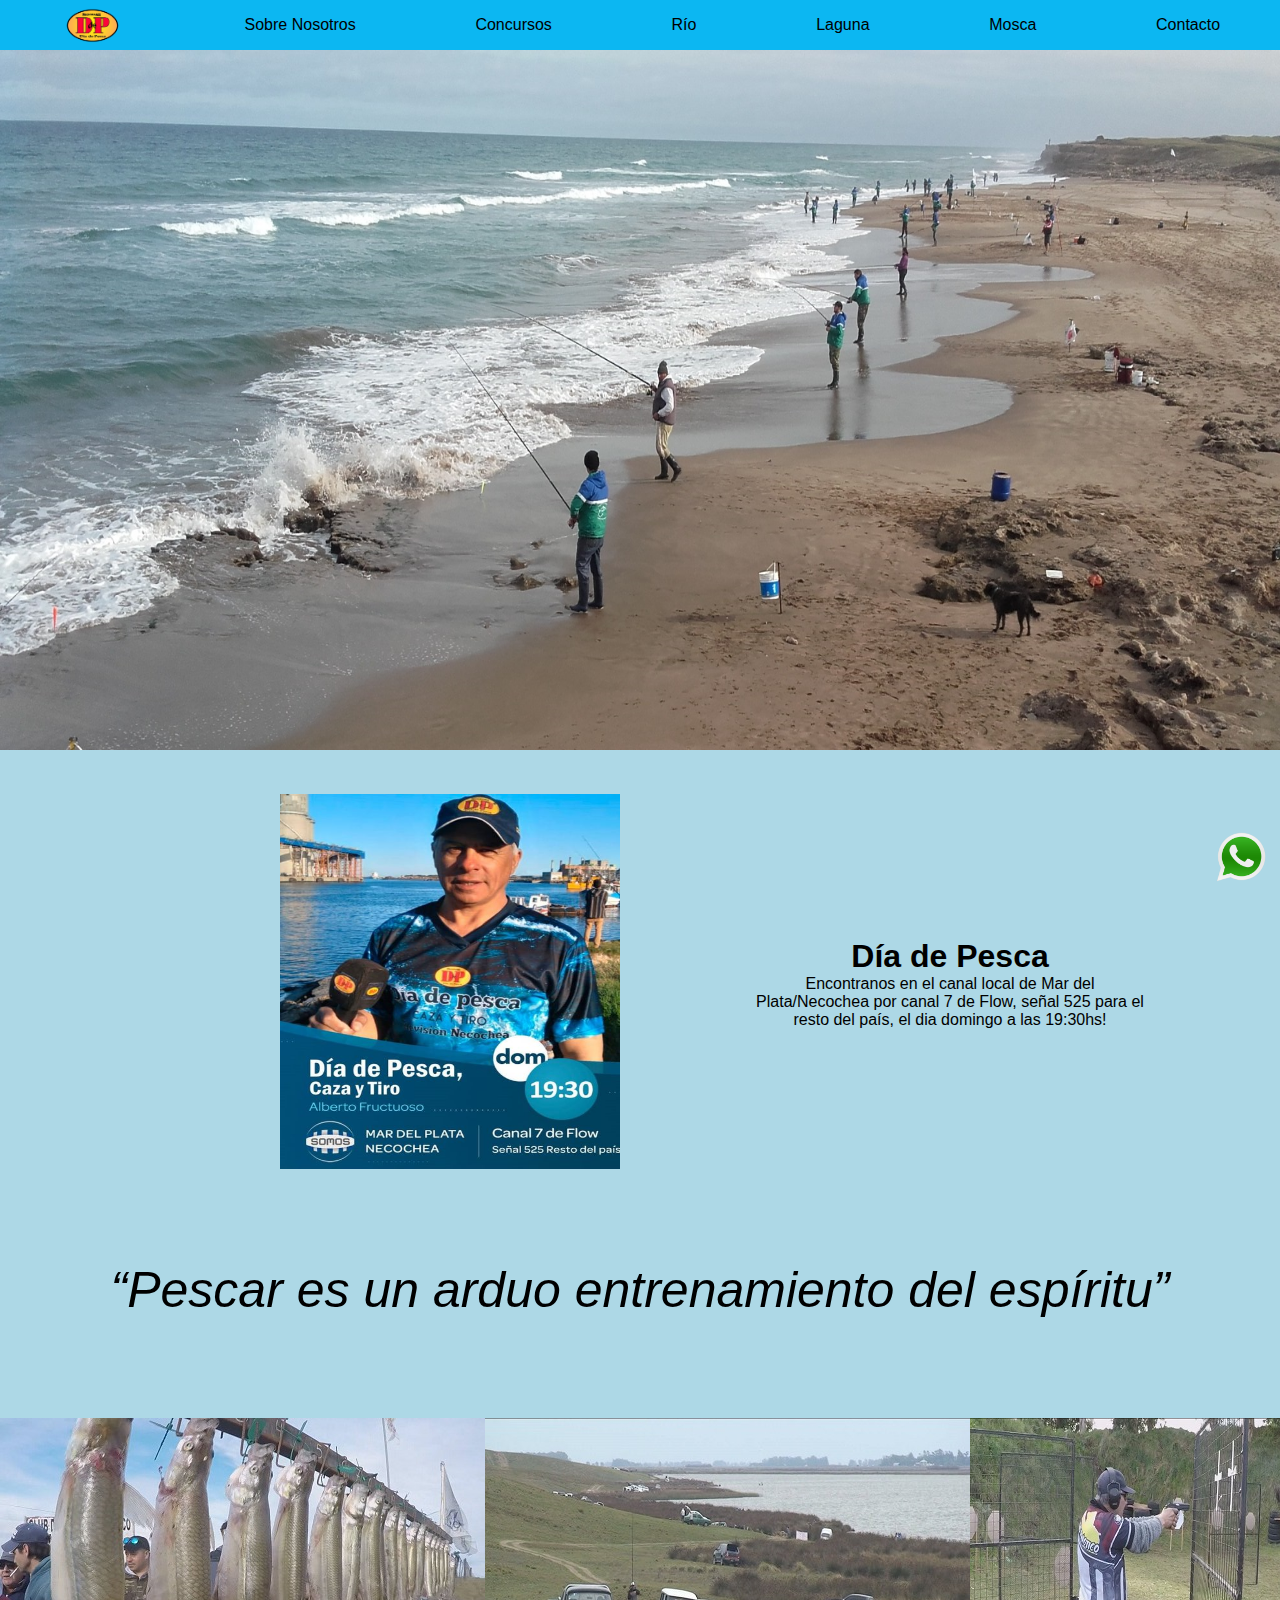
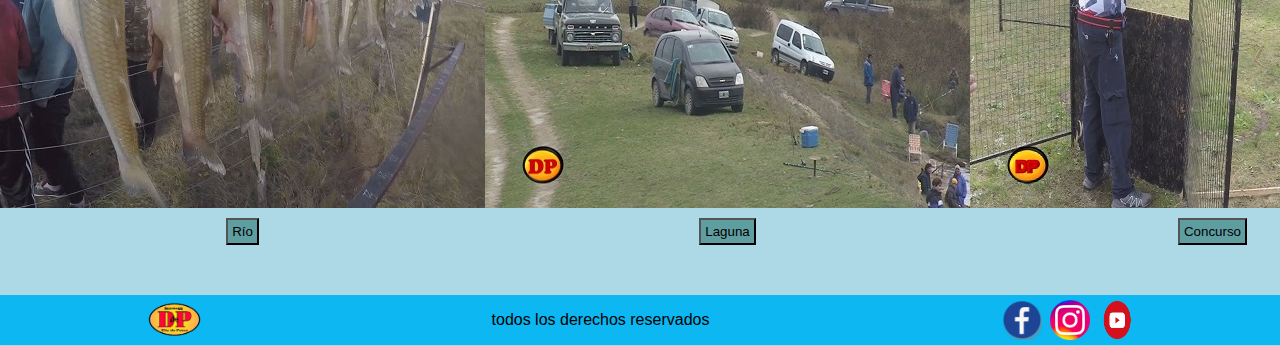
==== index.html @ 214e4050 "actual" ====
<!DOCTYPE html>
<html lang="en">
<head>
  <meta charset="UTF-8">
  <meta http-equiv="X-UA-Compatible" content="IE=edge">
  <meta name="viewport" content="width=device-width, initial-scale=1.0">
  <title>DIA DE PESCA</title>

  <!-- google fonts-->
  <link rel="preconnect" href="https://fonts.googleapis.com">
  <link rel="preconnect" href="https://fonts.gstatic.com" crossorigin>
  <link href="https://fonts.googleapis.com/css2?family=Roboto+Mono&display=swap" rel="stylesheet">

  <!--boostrap--> 
  <link href="https://cdn.jsdelivr.net/npm/bootstrap@5.3.0-alpha3/dist/css/bootstrap.min.css" rel="stylesheet" integrity="sha384-KK94CHFLLe+nY2dmCWGMq91rCGa5gtU4mk92HdvYe+M/SXH301p5ILy+dN9+nJOZ" crossorigin="anonymous">

  <!-- css main-->
  <link rel="stylesheet" href="../css/estilos.css">

</head>

<body>
  <header class="header">
    <nav>
      <ul class="liContainer">
        <li class="logoContainer"><a href="index.html"><img src="img/logo_dia_de_pesca-removebg-preview.png"  class="logo"></a></li>
        <li><a href="../pages/SobreNosotros.html">Sobre Nosotros</a></li>
        <li><a href="#">Concursos</a></li>
        <li><a href="../pages/Río.html">Río</a></li>
        <li><a href="../pages/Laguna.html">Laguna</a></li>
        <li><a href="#">Mosca</a></li>
        <li><a href="../pages/Contacto.html">Contacto</a></li>
      </ul>
    </nav>
  </header>

  <main> 
    <div> <img src="../img/costa.jpg" class="banner"> </div>
      <section class="sectionClass">
        <article class="aCentral">
          <div><img src="../img/SOMOS.jpg" class="imagen"></div>
          <div class="txContainer">
            <h1>Día de Pesca</h1>
            <p>Encontranos en el canal local de Mar del Plata/Necochea por canal 7 de Flow, señal 525 para el resto del país, el dia domingo a las 19:30hs!</p>
          </div>
        </article>
      </section>

      <section>
        <article class="h1">
          <p>“Pescar es un arduo entrenamiento del espíritu”</p>
        </article>
      </section>

      <section>
        <article class="seClass">
          <div class="seCont">
            <img class="se" src="../img/ganchera.jpg">
            <button class="tipo">Río</button>
          </div>
          <div class="seCont">
            <img class="se" src="../img/laguna.jpg">
            <button class="tipo">Laguna</button>
          </div>
          <div class="seCont">
            <img class="se" src="../img/tiro.jpg">
            <button class="tipo">Concurso</button>
          </div>
        </article>
      </section>
  </main>

  <!-- boton wpp -->
  <div class="sticky"><img class="logo" src="../img/wpp.png" alt="wpp logo"></div>

  <footer>
   <div class="logoContainer"><a href="/index.html"><img src="../img/logo_dia_de_pesca-removebg-preview.png"  class="logo"></a> </div> 
    <p> todos los derechos reservados</p>
    <ul class="redes">
      <li class="logoRedes"><a href="https://www.facebook.com/diadepescacazaytiro"><img class="logo" src="../img/facebook.png" alt="Facebook"></a></li>
      <li class="logoRedes"><a href="https://www.instagram.com/diadepescatv/"><img class="logo" src="../img/instagram.png" alt="Instagram"></a></li>
      <li class="logoRedes"><a href="https://www.youtube.com/@diadepescacazaytiro682"><img class="logo" src="../img/youtube.png" alt="Youtube"></a></li>
    </ul>
  </footer>

  <!--boostrap--> 
  <script src="https://cdn.jsdelivr.net/npm/bootstrap@5.3.0-alpha3/dist/js/bootstrap.bundle.min.js" integrity="sha384-ENjdO4Dr2bkBIFxQpeoTz1HIcje39Wm4jDKdf19U8gI4ddQ3GYNS7NTKfAdVQSZe" crossorigin="anonymous"></script>
</body>
</html>
---- css/estilos.css ----
*{
    margin: 0;
    padding: 0;
    box-sizing: border-box;
    font-family: Arial, Helvetica, sans-serif;
}

header {
    background-color:#0cb7f2;
    height: 50px;
}

nav{
    height: 100%;
}

.liContainer {
    display: flex;
    width: 100%;
    justify-content: space-around;
    align-items: center;
    height: 100%;    
}

.liContainer li{
    list-style: none;
}

.liContainer a{
    text-decoration: none;
    color:black;
}

.logoContainer{
    height: 45px;
    width: 65px;
}

.logo{
    height: 100%;
    width: 100%;
}

.banner {
    height: 700px;
    width: 100%;
}


.sectionClass{
    margin-top: 40px;
    display: flex;
    justify-content: space-around;
    flex-direction: column;

}

.h1{
    padding: 3%;
    text-align: center;
    font-size: 50px;
    margin-top: 50px;
    font-style: italic;
}

.txContainer{
    width: 400px;
    text-align: center;
}

.aCentral{
    display:flex;
    align-items: center;
    justify-content: space-evenly;
    padding-left: 150px;

}

.imagen {
    height: 375px;
    width: 340px;
}

.sticky{
    height: 50px;
    width: 50px;
    position: sticky;
    left: 95%;
    bottom: 2%;
}

body {
    background-color: lightblue;
  }

footer{
    display: flex;
    justify-content: space-around;
    align-items: center;
    background-color:#0cb7f2;
    height: 50px;
}

footer ul li{
    list-style: none;
}

.redes{
    display: flex;
}

.redes li{
    margin-left: 8px;
}

.logoRedes{
    height: 40px;
    width: 40px;
}

.seClass{
    margin-top: 60px;
    display: flex;
    justify-content: space-around;
}

.seCont{
    display: flex;
    flex-direction: column;
    align-items: center;
    justify-content: space-between;
    width: fit-content;
    height: fit-content;
  
}


.tipo{
    padding: 4px;
    margin-top: 10px;
    background-color: cadetblue;
    color: black;
    font-family: 'Franklin Gothic Medium', 'Arial Narrow', Arial, sans-serif;
}
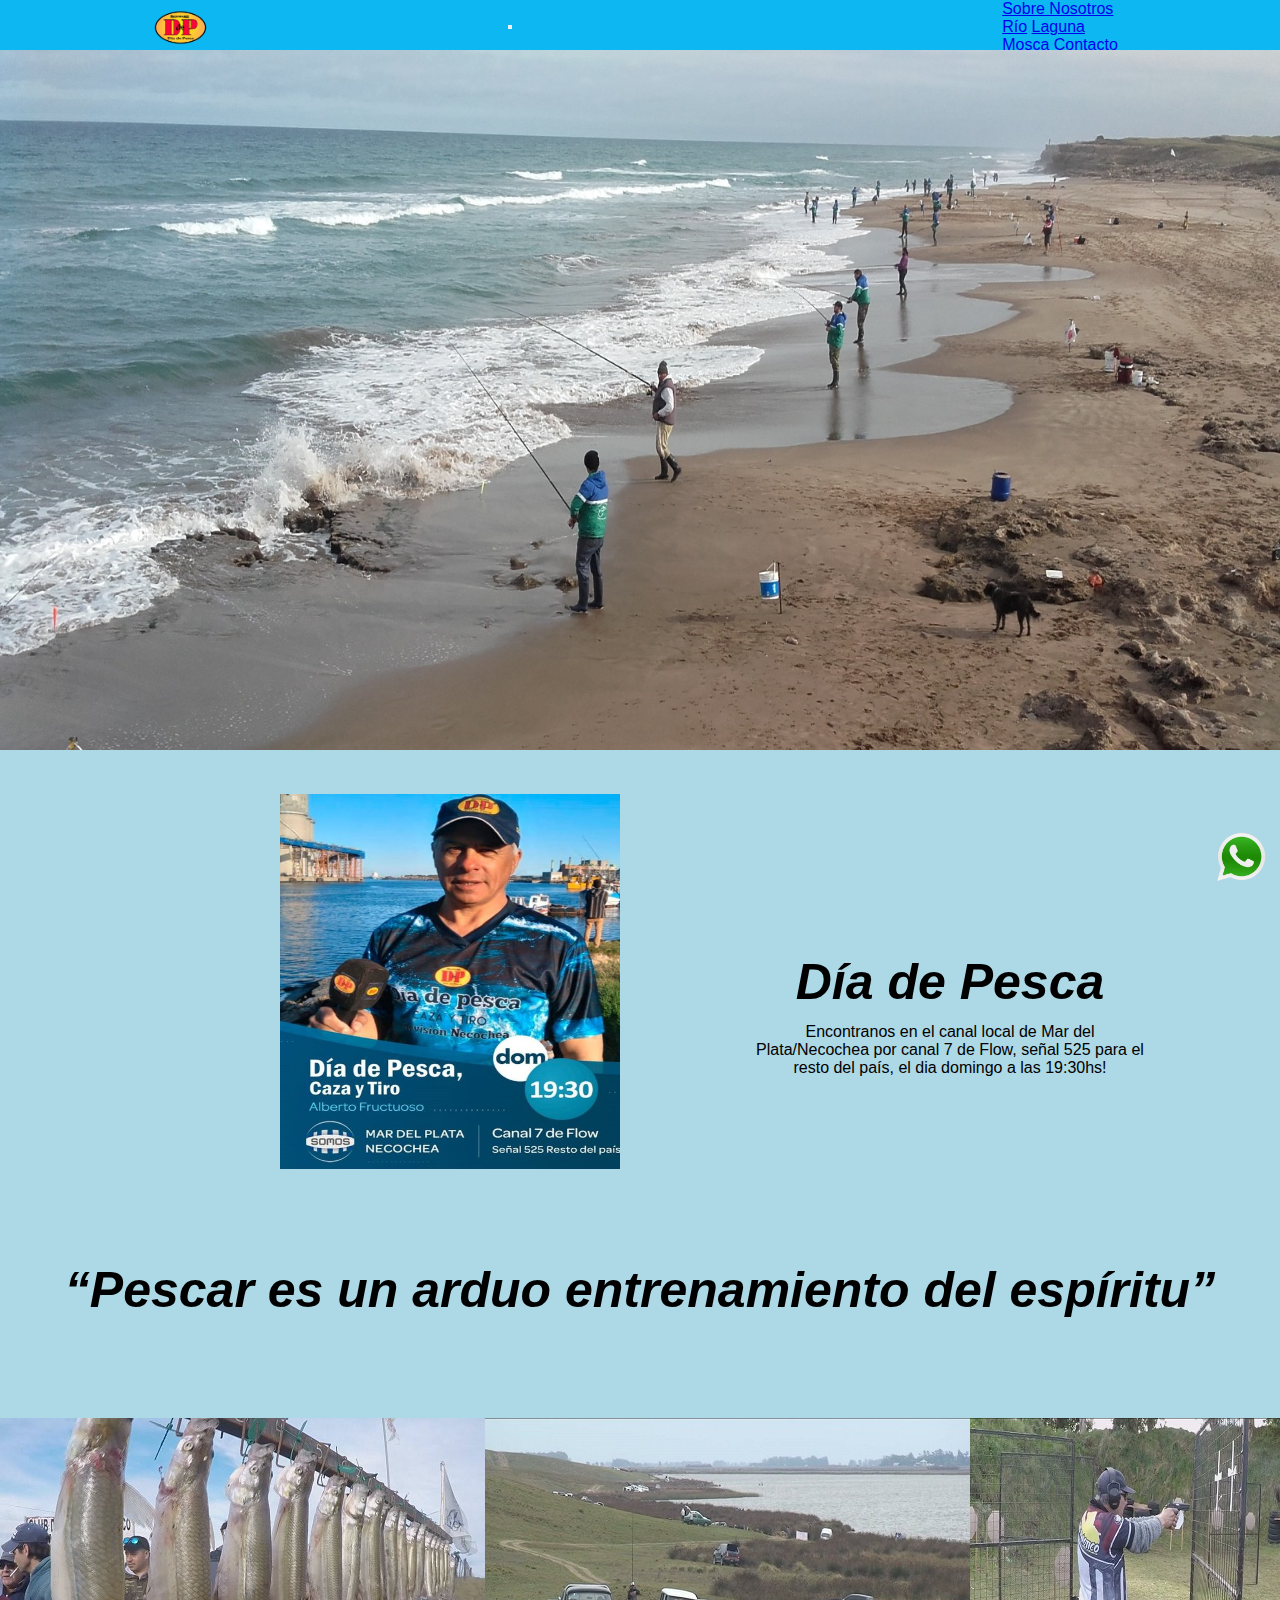
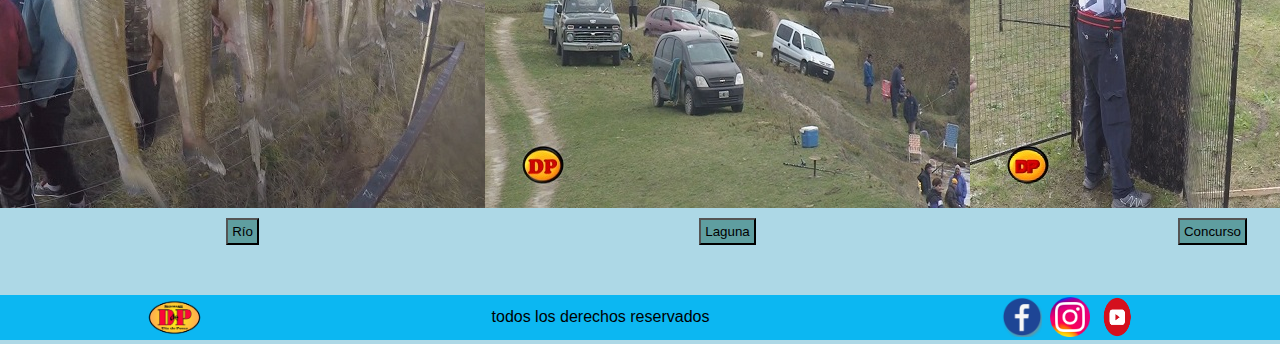
==== commit c57dd6f7: "ruta" ====
--- a/index.html
+++ b/index.html
@@ -15,30 +15,36 @@
   <link href="https://cdn.jsdelivr.net/npm/bootstrap@5.3.0-alpha3/dist/css/bootstrap.min.css" rel="stylesheet" integrity="sha384-KK94CHFLLe+nY2dmCWGMq91rCGa5gtU4mk92HdvYe+M/SXH301p5ILy+dN9+nJOZ" crossorigin="anonymous">
 
   <!-- css main-->
-  <link rel="stylesheet" href="../css/estilos.css">
+  <link rel="stylesheet" href="./css/estilos.css">
 
 </head>
 
 <body>
   <header class="header">
-    <nav>
-      <ul class="liContainer">
-        <li class="logoContainer"><a href="index.html"><img src="img/logo_dia_de_pesca-removebg-preview.png"  class="logo"></a></li>
-        <li><a href="../pages/SobreNosotros.html">Sobre Nosotros</a></li>
-        <li><a href="#">Concursos</a></li>
-        <li><a href="../pages/Río.html">Río</a></li>
-        <li><a href="../pages/Laguna.html">Laguna</a></li>
-        <li><a href="#">Mosca</a></li>
-        <li><a href="../pages/Contacto.html">Contacto</a></li>
-      </ul>
+    <nav class="navbar navbar-expand-lg bg-body-tertiary">
+      <div class="container-fluid">
+        <a class="logoContainer" href="../index.html"><img src="../img/logo_dia_de_pesca-removebg-preview.png" class="logo"></a>
+        <button class="navbar-toggler" type="button" data-bs-toggle="collapse" data-bs-target="#navbarNavAltMarkup" aria-controls="navbarNavAltMarkup" aria-expanded="false" aria-label="Toggle navigation">
+          <span class="navbar-toggler-icon"></span>
+        </button>
+        <div class="collapse navbar-collapse" id="navbarNavAltMarkup">
+          <div class="navbar-nav">
+            <a class="nav-link active" aria-current="page" href="SobreNosotros.html">Sobre Nosotros</a>
+            <a class="nav-link" href="Río.html">Río</a>
+            <a class="nav-link" href="Laguna.html">Laguna</a>
+            <a class="nav-link" href="#">Mosca</a>
+            <a class="nav-link disable" href="Contacto.html">Contacto</a>
+          </div>
+        </div>
+      </div>
     </nav>
   </header>
 
   <main> 
-    <div> <img src="../img/costa.jpg" class="banner"> </div>
+    <div> <img src="./img/costa.jpg" class="banner"> </div>
       <section class="sectionClass">
         <article class="aCentral">
-          <div><img src="../img/SOMOS.jpg" class="imagen"></div>
+          <div><img src="./img/SOMOS.jpg" class="imagen"></div>
           <div class="txContainer">
             <h1>Día de Pesca</h1>
             <p>Encontranos en el canal local de Mar del Plata/Necochea por canal 7 de Flow, señal 525 para el resto del país, el dia domingo a las 19:30hs!</p>
@@ -47,23 +53,23 @@
       </section>
 
       <section>
-        <article class="h1">
+        <h1>
           <p>“Pescar es un arduo entrenamiento del espíritu”</p>
-        </article>
+        </h1>
       </section>
 
       <section>
         <article class="seClass">
           <div class="seCont">
-            <img class="se" src="../img/ganchera.jpg">
+            <img class="se" src="./img/ganchera.jpg">
             <button class="tipo">Río</button>
           </div>
           <div class="seCont">
-            <img class="se" src="../img/laguna.jpg">
+            <img class="se" src="./img/laguna.jpg">
             <button class="tipo">Laguna</button>
           </div>
           <div class="seCont">
-            <img class="se" src="../img/tiro.jpg">
+            <img class="se" src="./img/tiro.jpg">
             <button class="tipo">Concurso</button>
           </div>
         </article>
@@ -71,15 +77,15 @@
   </main>
 
   <!-- boton wpp -->
-  <div class="sticky"><img class="logo" src="../img/wpp.png" alt="wpp logo"></div>
+  <div class="sticky"><img class="logo" src="./img/wpp.png" alt="wpp logo"></div>
 
   <footer>
-   <div class="logoContainer"><a href="/index.html"><img src="../img/logo_dia_de_pesca-removebg-preview.png"  class="logo"></a> </div> 
+   <div class="logoContainer"><a href="index.html"><img src="./img/logo_dia_de_pesca-removebg-preview.png"  class="logo"></a> </div> 
     <p> todos los derechos reservados</p>
     <ul class="redes">
-      <li class="logoRedes"><a href="https://www.facebook.com/diadepescacazaytiro"><img class="logo" src="../img/facebook.png" alt="Facebook"></a></li>
-      <li class="logoRedes"><a href="https://www.instagram.com/diadepescatv/"><img class="logo" src="../img/instagram.png" alt="Instagram"></a></li>
-      <li class="logoRedes"><a href="https://www.youtube.com/@diadepescacazaytiro682"><img class="logo" src="../img/youtube.png" alt="Youtube"></a></li>
+      <li class="logoRedes"><a href="https://www.facebook.com/diadepescacazaytiro"><img class="logo" src="./img/facebook.png" alt="Facebook"></a></li>
+      <li class="logoRedes"><a href="https://www.instagram.com/diadepescatv/"><img class="logo" src="./img/instagram.png" alt="Instagram"></a></li>
+      <li class="logoRedes"><a href="https://www.youtube.com/@diadepescacazaytiro682"><img class="logo" src="./img/youtube.png" alt="Youtube"></a></li>
     </ul>
   </footer>
 
--- a/css/estilos.css
+++ b/css/estilos.css
@@ -3,6 +3,7 @@
     padding: 0;
     box-sizing: border-box;
     font-family: Arial, Helvetica, sans-serif;
+
 }
 
 header {
@@ -10,11 +11,13 @@
     height: 50px;
 }
 
-nav{
-    height: 100%;
-}
-
-.liContainer {
+
+.bg-body-tertiary {
+    --bs-bg-opacity: 1;
+    background-color: #0cb7f2 !important;
+  }
+
+.container-fluid {
     display: flex;
     width: 100%;
     justify-content: space-around;
@@ -22,13 +25,11 @@
     height: 100%;    
 }
 
-.liContainer li{
-    list-style: none;
-}
-
-.liContainer a{
-    text-decoration: none;
+.navbar-nav{
     color:black;
+    text-align: left;
+    margin-inline: 7px;
+    margin-left: 60%;
 }
 
 .logoContainer{
@@ -55,7 +56,7 @@
 
 }
 
-.h1{
+h1{
     padding: 3%;
     text-align: center;
     font-size: 50px;
@@ -98,7 +99,7 @@
     justify-content: space-around;
     align-items: center;
     background-color:#0cb7f2;
-    height: 50px;
+    height: 100%;
 }
 
 footer ul li{
@@ -142,4 +143,83 @@
     color: black;
     font-family: 'Franklin Gothic Medium', 'Arial Narrow', Arial, sans-serif;
 }
-    +
+form {
+    width: 450px;
+    margin: auto;
+    background: rgba(0, 0, 0.4, 0.4);
+    padding: 10px 20px;
+    box-sizing: border-box;
+    margin margin-top: 20px;
+
+}
+   
+input, textarea {
+    width: 100%;
+    margin-bottom: 30px;
+    padding: 7px;
+    box-sizing: border-box;
+    font-size: 19px;
+}
+
+textarea {
+    min-height: 100px;
+    max-height: 200px;
+    max-width: 100%;
+}
+
+
+@media (max-width:480px) {
+    form{
+        width: 100%;
+    }
+}
+
+.galery-container {
+    display: grid;
+    grid-template-columns: repeat(2, 1fr);
+    grid-auto-rows: 100px;
+    padding: 20px;
+    grid-gap:10px;
+
+}
+
+.item{
+    position: relative;
+}
+
+.img {
+    width: 100%;
+    height: 100%;
+    object-fit: cover;
+}
+
+.title {
+    position: absolute;
+    bottom: 0;
+    color: antiquewhite;
+    background: none;
+    width: 100%;
+    margin: 0;
+}
+
+.item:nth-child(4) {
+    grid-column-start: span 2;
+}
+
+.item:nth-child(5) {
+    grid-column-start: span 2;
+}
+
+@media (min-widt:700px) {
+.galery_container
+ grid-template-columns: repeat(5 ,1fr);
+ width: 30%;
+ margin: auto;
+}
+    .item:nth-child(3)
+        grid-column-start: span 2;
+        grid-row-start: span 2;
+}
+
+ 
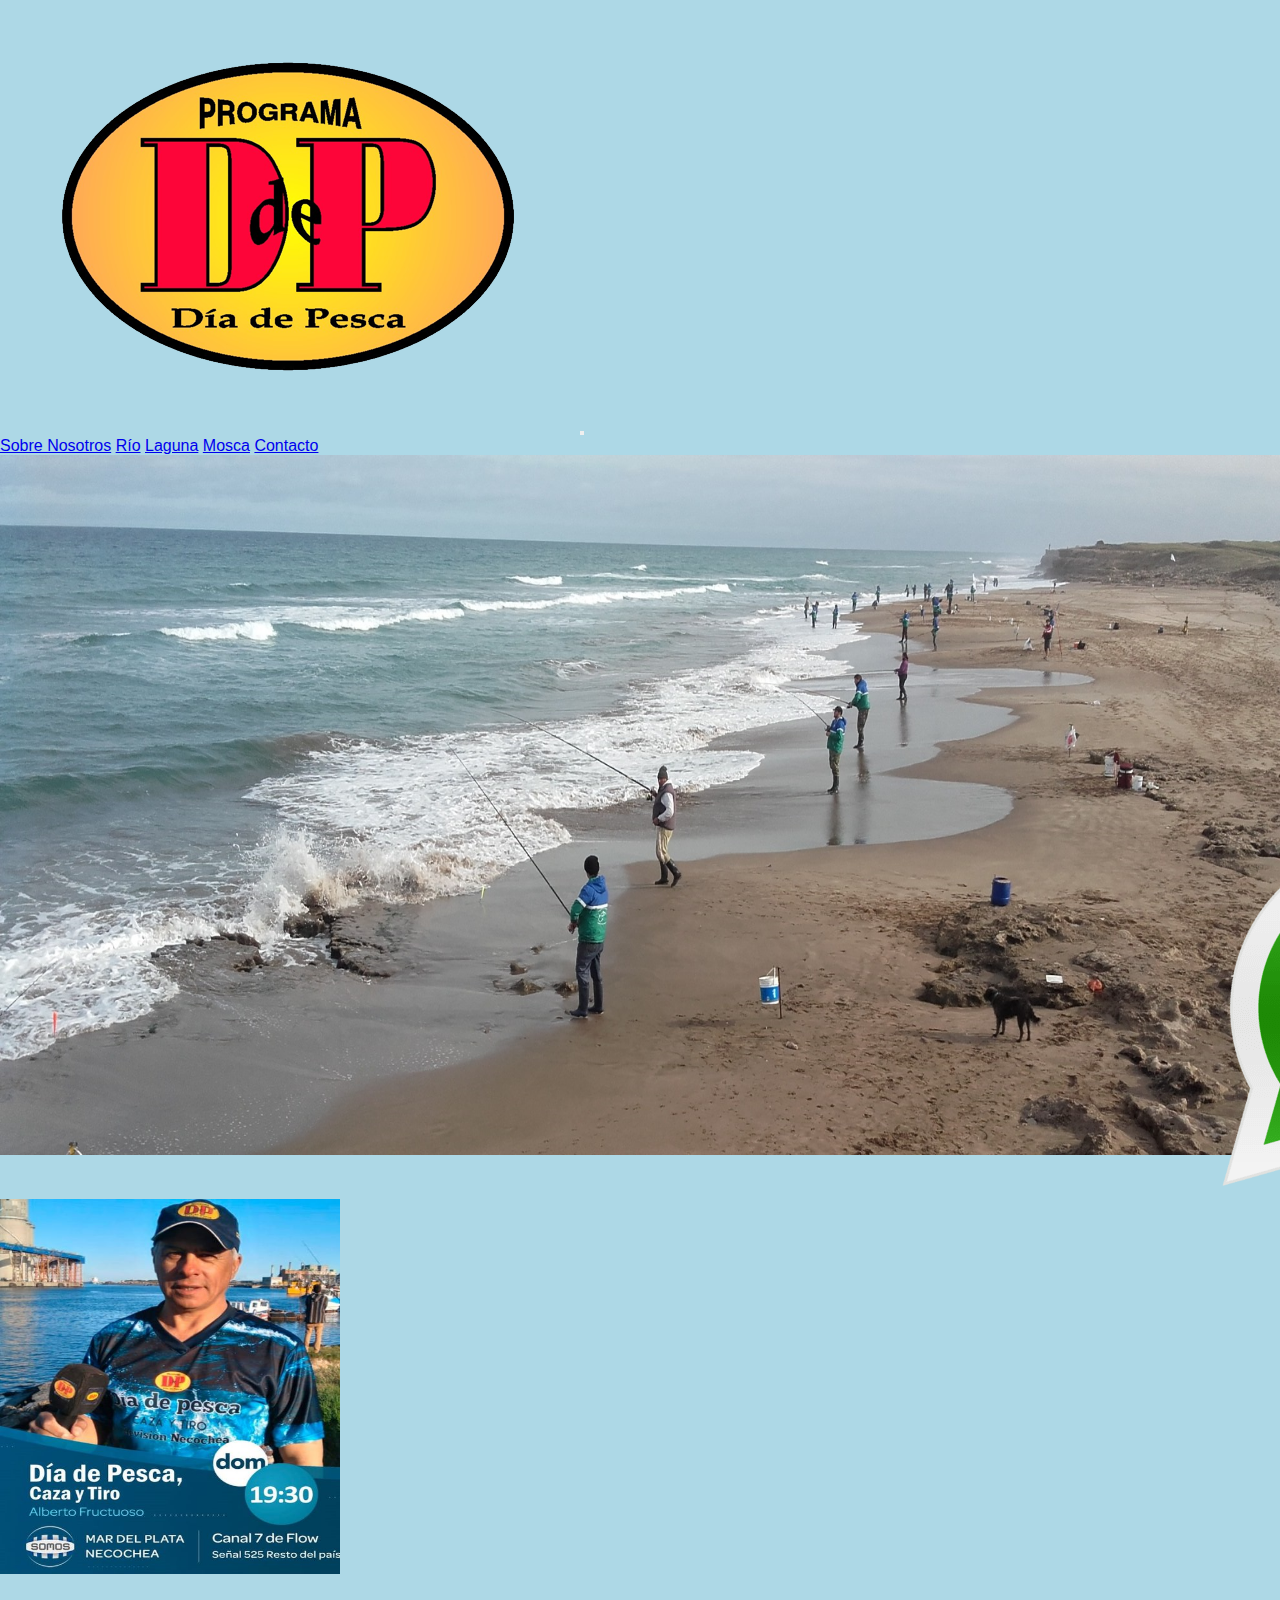
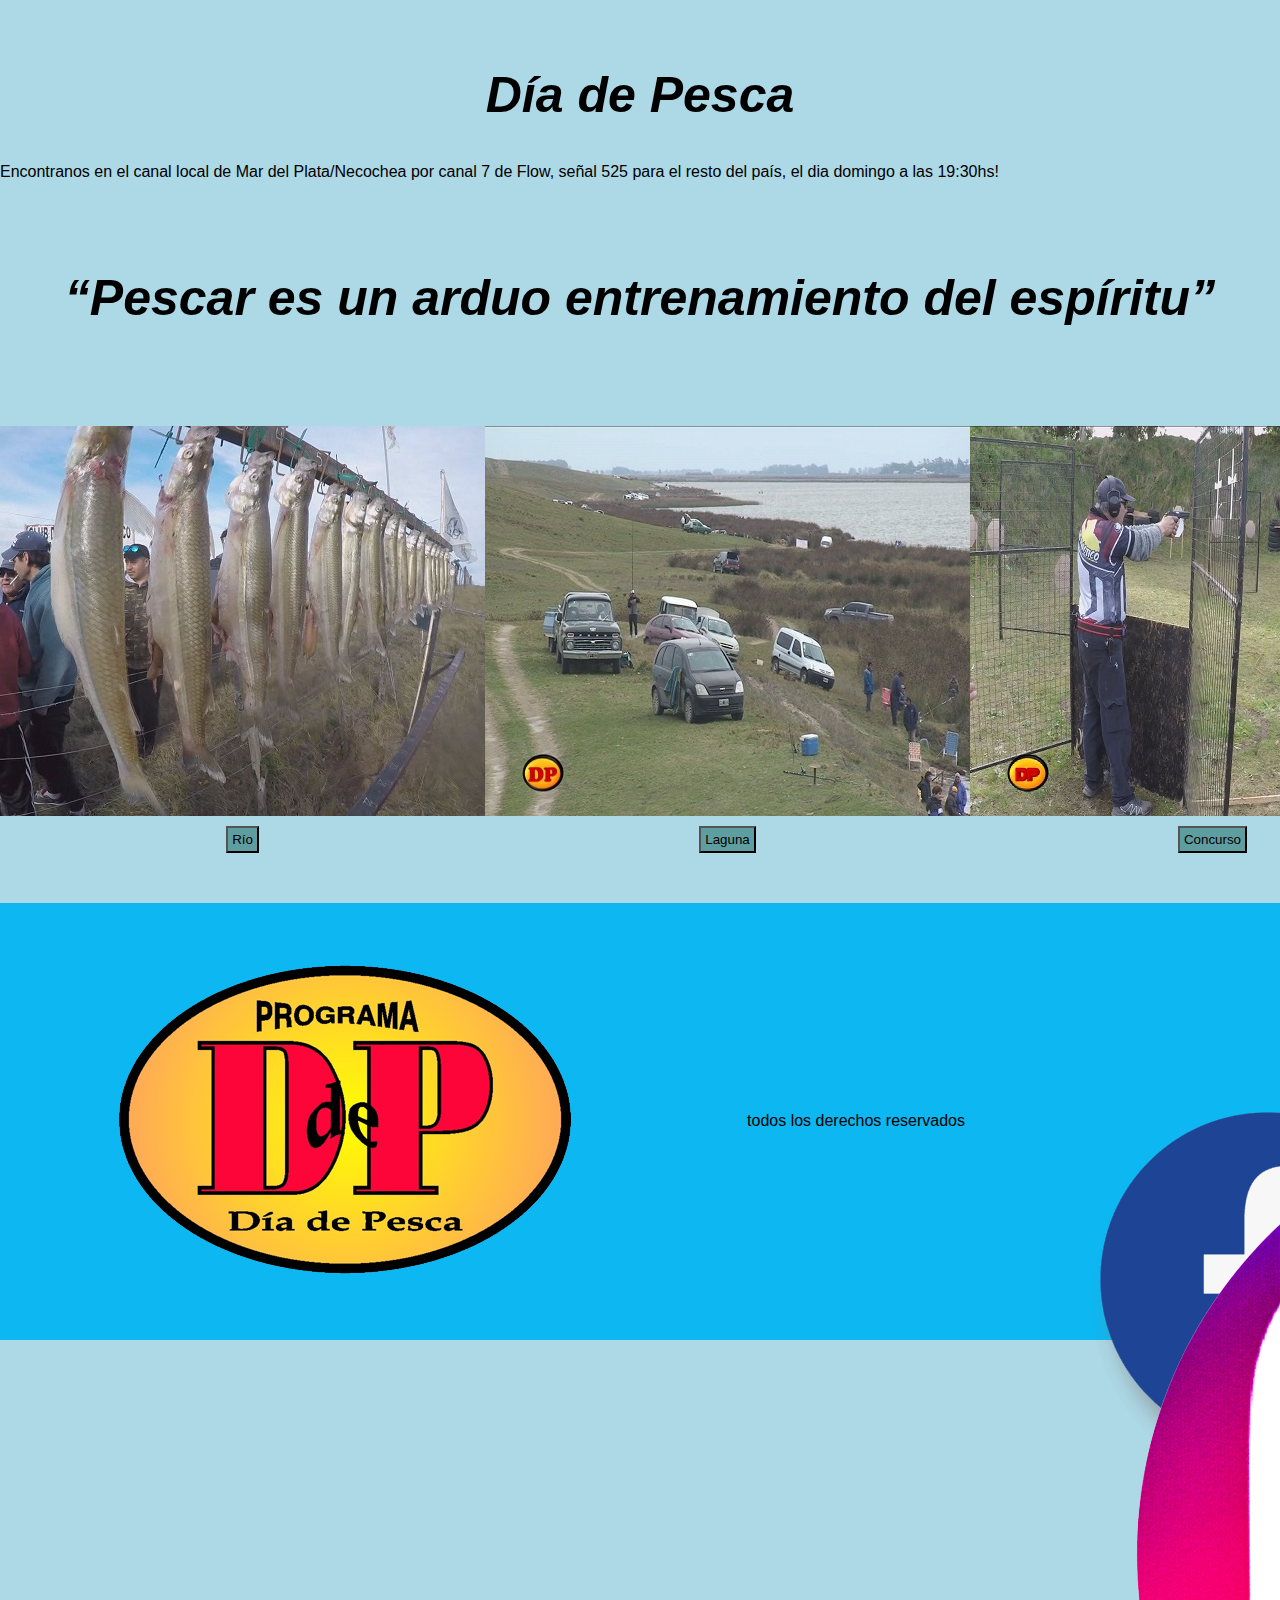
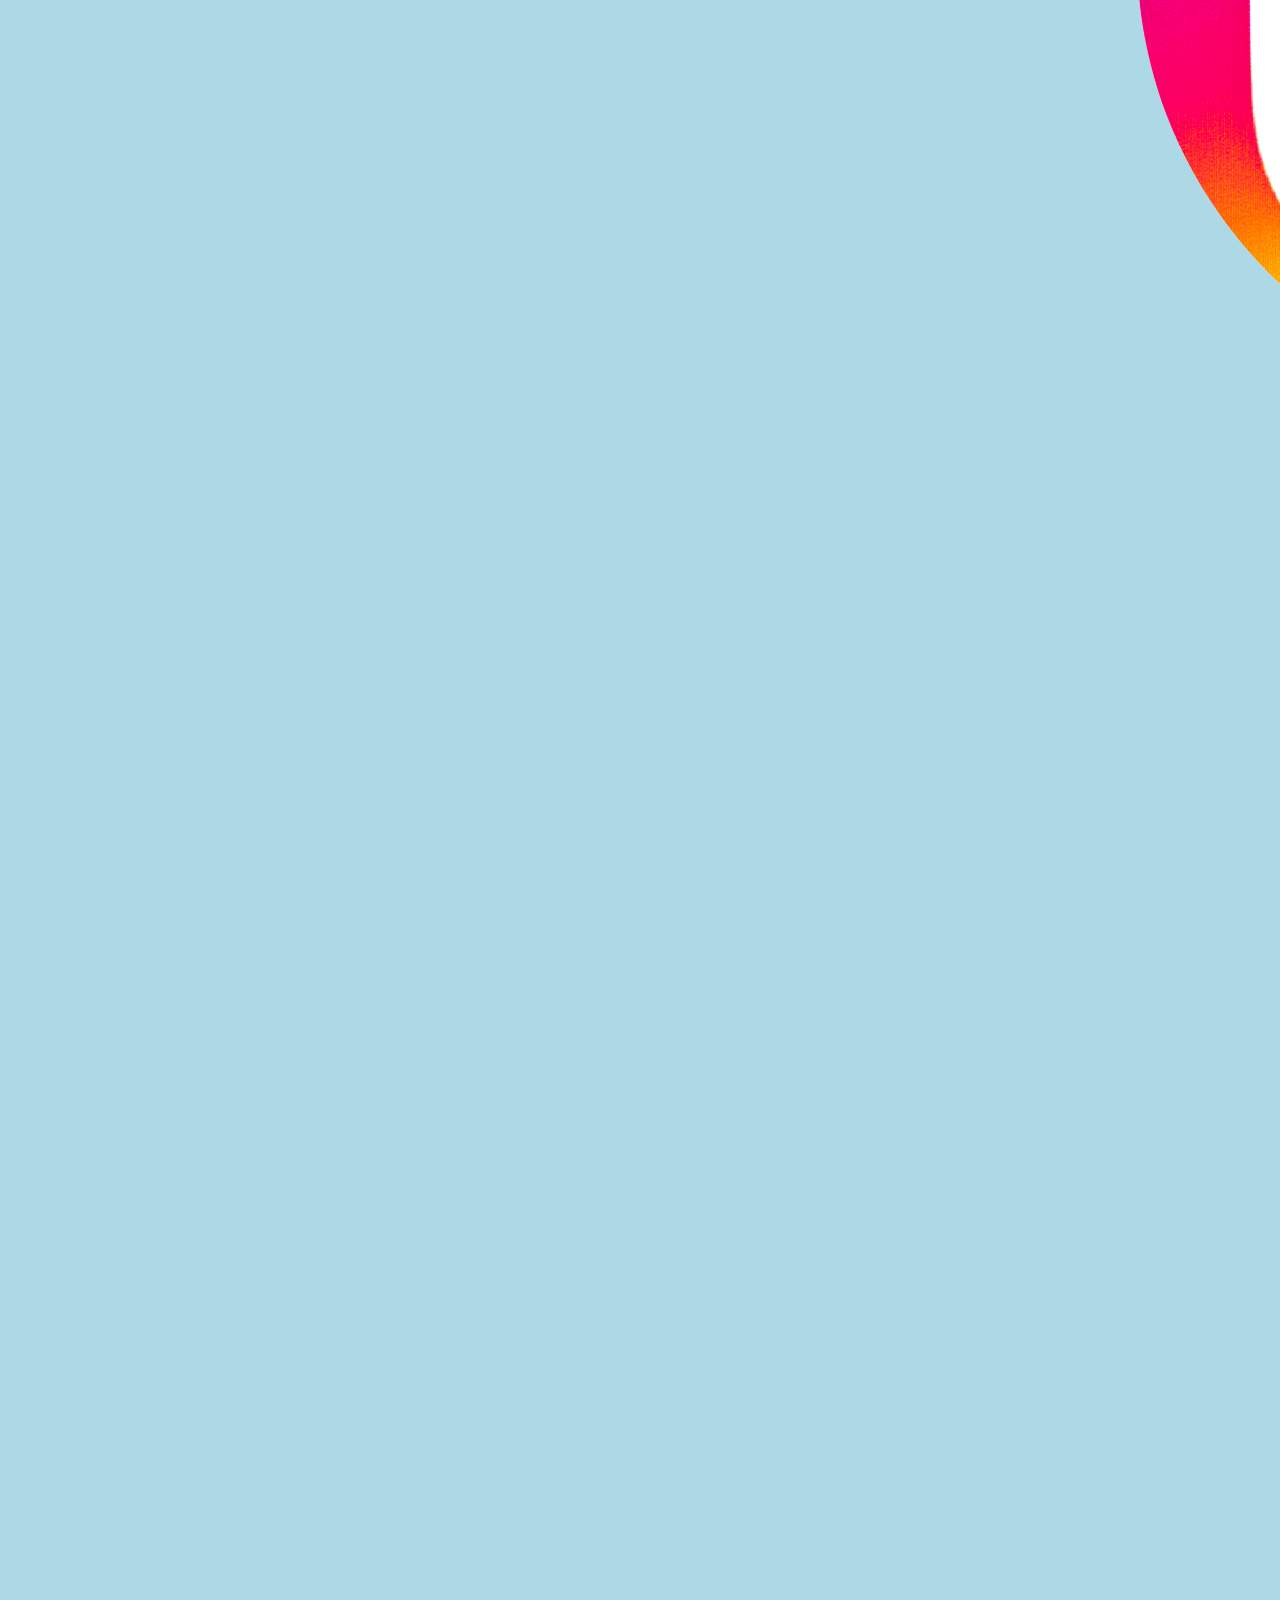
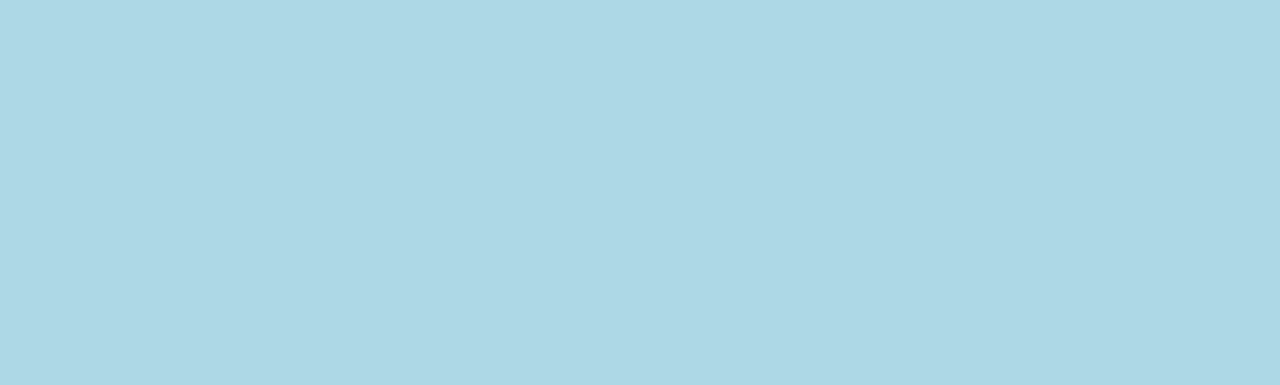
==== commit cff38361: "ruta" ====
--- a/index.html
+++ b/index.html
@@ -5,6 +5,9 @@
   <meta http-equiv="X-UA-Compatible" content="IE=edge">
   <meta name="viewport" content="width=device-width, initial-scale=1.0">
   <title>DIA DE PESCA</title>
+
+  <!-- meta description -->
+  <meta name="description" content="Página web sobre pesca">
 
   <!-- google fonts-->
   <link rel="preconnect" href="https://fonts.googleapis.com">
@@ -23,7 +26,7 @@
   <header class="header">
     <nav class="navbar navbar-expand-lg bg-body-tertiary">
       <div class="container-fluid">
-        <a class="logoContainer" href="../index.html"><img src="../img/logo_dia_de_pesca-removebg-preview.png" class="logo"></a>
+        <a class="logoContainer" href="./index.html"><img src="./img/logo_dia_de_pesca-removebg-preview.png" class="logo"></a>
         <button class="navbar-toggler" type="button" data-bs-toggle="collapse" data-bs-target="#navbarNavAltMarkup" aria-controls="navbarNavAltMarkup" aria-expanded="false" aria-label="Toggle navigation">
           <span class="navbar-toggler-icon"></span>
         </button>
@@ -80,12 +83,12 @@
   <div class="sticky"><img class="logo" src="./img/wpp.png" alt="wpp logo"></div>
 
   <footer>
-   <div class="logoContainer"><a href="index.html"><img src="./img/logo_dia_de_pesca-removebg-preview.png"  class="logo"></a> </div> 
-    <p> todos los derechos reservados</p>
+    <div class="logoContainer"><a href="index.html"><img src="./img/logo_dia_de_pesca-removebg-preview.png" class="logo"></a></div>
+    <p>todos los derechos reservados</p>
     <ul class="redes">
-      <li class="logoRedes"><a href="https://www.facebook.com/diadepescacazaytiro"><img class="logo" src="./img/facebook.png" alt="Facebook"></a></li>
-      <li class="logoRedes"><a href="https://www.instagram.com/diadepescatv/"><img class="logo" src="./img/instagram.png" alt="Instagram"></a></li>
-      <li class="logoRedes"><a href="https://www.youtube.com/@diadepescacazaytiro682"><img class="logo" src="./img/youtube.png" alt="Youtube"></a></li>
+      <li class="logoRedes"><a href="https://www.facebook.com/diadepescacazaytiro" target="_blank"><img class="logo" src="./img/facebook.png" alt="Facebook"></a></li>
+      <li class="logoRedes"><a href="https://www.instagram.com/diadepescatv/" target="_blank"><img class="logo" src="./img/instagram.png" alt="Instagram"></a></li>
+      <li class="logoRedes"><a href="https://www.youtube.com/@diadepescacazaytiro682" target="_blank"><img class="logo" src="./img/youtube.png" alt="Youtube"></a></li>
     </ul>
   </footer>
 
--- a/css/estilos.css
+++ b/css/estilos.css
@@ -1,225 +1,187 @@
-*{
-    margin: 0;
-    padding: 0;
-    box-sizing: border-box;
-    font-family: Arial, Helvetica, sans-serif;
-
+.banner {
+  height: 700px;
+  width: 100%;
 }
 
-header {
-    background-color:#0cb7f2;
-    height: 50px;
+.sectionClass {
+  margin-top: 40px;
+  display: flex;
+  justify-content: space-around;
+  flex-direction: column;
 }
 
-
-.bg-body-tertiary {
-    --bs-bg-opacity: 1;
-    background-color: #0cb7f2 !important;
-  }
-
-.container-fluid {
-    display: flex;
-    width: 100%;
-    justify-content: space-around;
-    align-items: center;
-    height: 100%;    
+.seClass {
+  margin-top: 60px;
+  display: flex;
+  justify-content: space-around;
 }
 
-.navbar-nav{
-    color:black;
-    text-align: left;
-    margin-inline: 7px;
-    margin-left: 60%;
+.seCont {
+  display: flex;
+  flex-direction: column;
+  align-items: center;
+  justify-content: space-between;
+  width: fit-content;
+  height: fit-content;
 }
 
-.logoContainer{
-    height: 45px;
-    width: 65px;
+.tipo {
+  padding: 4px;
+  margin-top: 10px;
+  background-color: cadetblue;
+  color: black;
+  font-family: "Franklin Gothic Medium", "Arial Narrow", Arial, sans-serif;
 }
 
-.logo{
-    height: 100%;
-    width: 100%;
-}
-
-.banner {
-    height: 700px;
-    width: 100%;
-}
-
-
-.sectionClass{
-    margin-top: 40px;
-    display: flex;
-    justify-content: space-around;
-    flex-direction: column;
-
-}
-
-h1{
-    padding: 3%;
-    text-align: center;
-    font-size: 50px;
-    margin-top: 50px;
-    font-style: italic;
-}
-
-.txContainer{
-    width: 400px;
-    text-align: center;
-}
-
-.aCentral{
-    display:flex;
-    align-items: center;
-    justify-content: space-evenly;
-    padding-left: 150px;
-
+h1 {
+  padding: 3%;
+  text-align: center;
+  font-size: 50px;
+  margin-top: 50px;
+  font-style: italic;
 }
 
 .imagen {
-    height: 375px;
-    width: 340px;
+  height: 375px;
+  width: 340px;
 }
 
-.sticky{
-    height: 50px;
-    width: 50px;
-    position: sticky;
-    left: 95%;
-    bottom: 2%;
+* {
+  margin: 0;
+  padding: 0;
+  box-sizing: border-box;
+  font-family: Arial, Helvetica, sans-serif;
 }
 
 body {
-    background-color: lightblue;
-  }
-
-footer{
-    display: flex;
-    justify-content: space-around;
-    align-items: center;
-    background-color:#0cb7f2;
-    height: 100%;
+  background-color: lightblue;
 }
 
-footer ul li{
-    list-style: none;
+@keyframes fadeIn
+  0%
+    opacity: 0
+    transform: translateY(-50px)
+  100%
+    opacity: 1
+    transform: translateY(0)
+
+.fadeIn
+  animation: fadeIn 1s ease-in-out;
+.galery-container {
+  display: grid;
+  grid-template-columns: repeat(2, 1fr);
+  grid-auto-rows: 100px;
+  padding: 20px;
+  grid-gap: 10px;
 }
 
-.redes{
-    display: flex;
+.item {
+  position: relative;
 }
 
-.redes li{
-    margin-left: 8px;
+.img {
+  width: 100%;
+  height: 100%;
+  object-fit: cover;
 }
 
-.logoRedes{
-    height: 40px;
-    width: 40px;
+.title {
+  position: absolute;
+  bottom: 0;
+  color: antiquewhite;
+  background: none;
+  width: 100%;
+  margin: 0;
 }
 
-.seClass{
-    margin-top: 60px;
-    display: flex;
-    justify-content: space-around;
+.item:nth-child(4) {
+  grid-column-start: span 2;
 }
 
-.seCont{
-    display: flex;
-    flex-direction: column;
-    align-items: center;
-    justify-content: space-between;
-    width: fit-content;
-    height: fit-content;
-  
+.item:nth-child(5) {
+  grid-column-start: span 2;
 }
 
-
-.tipo{
-    padding: 4px;
-    margin-top: 10px;
-    background-color: cadetblue;
-    color: black;
-    font-family: 'Franklin Gothic Medium', 'Arial Narrow', Arial, sans-serif;
+@media (min-widt: 700px) {
+  .galery_container {
+    grid-template-columns: repeat(5, 1fr);
+    width: 30%;
+    margin: auto;
+  }
+  .item:nth-child(3) {
+    grid-column-start: span 2;
+    grid-row-start: span 2;
+  }
+}
+form {
+  width: 450px;
+  margin: auto;
+  background: rgba(0, 0, 0, 0.4);
+  padding: 10px 20px;
+  box-sizing: border-box;
 }
 
-form {
-    width: 450px;
-    margin: auto;
-    background: rgba(0, 0, 0.4, 0.4);
-    padding: 10px 20px;
-    box-sizing: border-box;
-    margin margin-top: 20px;
-
-}
-   
 input, textarea {
-    width: 100%;
-    margin-bottom: 30px;
-    padding: 7px;
-    box-sizing: border-box;
-    font-size: 19px;
+  width: 100%;
+  margin-bottom: 30px;
+  padding: 7px;
+  box-sizing: border-box;
+  font-size: 19px;
 }
 
 textarea {
-    min-height: 100px;
-    max-height: 200px;
-    max-width: 100%;
+  min-height: 100px;
+  max-height: 200px;
+  max-width: 100%;
 }
 
-
-@media (max-width:480px) {
-    form{
-        width: 100%;
-    }
+@media (max-width: 480px) {
+  form {
+    width: 100%;
+  }
+}
+* {
+  margin: 0;
+  padding: 0;
+  box-sizing: border-box;
+  font-family: Arial, Helvetica, sans-serif;
 }
 
-.galery-container {
-    display: grid;
-    grid-template-columns: repeat(2, 1fr);
-    grid-auto-rows: 100px;
-    padding: 20px;
-    grid-gap:10px;
-
+body {
+  background-color: lightblue;
 }
 
-.item{
-    position: relative;
+footer {
+  display: flex;
+  justify-content: space-around;
+  align-items: center;
+  background-color: #0cb7f2;
+  height: 100%;
 }
 
-.img {
-    width: 100%;
-    height: 100%;
-    object-fit: cover;
+footer ul li {
+  list-style: none;
 }
 
-.title {
-    position: absolute;
-    bottom: 0;
-    color: antiquewhite;
-    background: none;
-    width: 100%;
-    margin: 0;
+.redes {
+  display: flex;
 }
 
-.item:nth-child(4) {
-    grid-column-start: span 2;
+.redes li {
+  margin-left: 8px;
 }
 
-.item:nth-child(5) {
-    grid-column-start: span 2;
+.logoRedes {
+  height: 40px;
+  width: 40px;
 }
 
-@media (min-widt:700px) {
-.galery_container
- grid-template-columns: repeat(5 ,1fr);
- width: 30%;
- margin: auto;
-}
-    .item:nth-child(3)
-        grid-column-start: span 2;
-        grid-row-start: span 2;
+.sticky {
+  height: 50px;
+  width: 50px;
+  position: sticky;
+  left: 95%;
+  bottom: 2%;
 }
 
- 
+/*# sourceMappingURL=estilos.css.map */
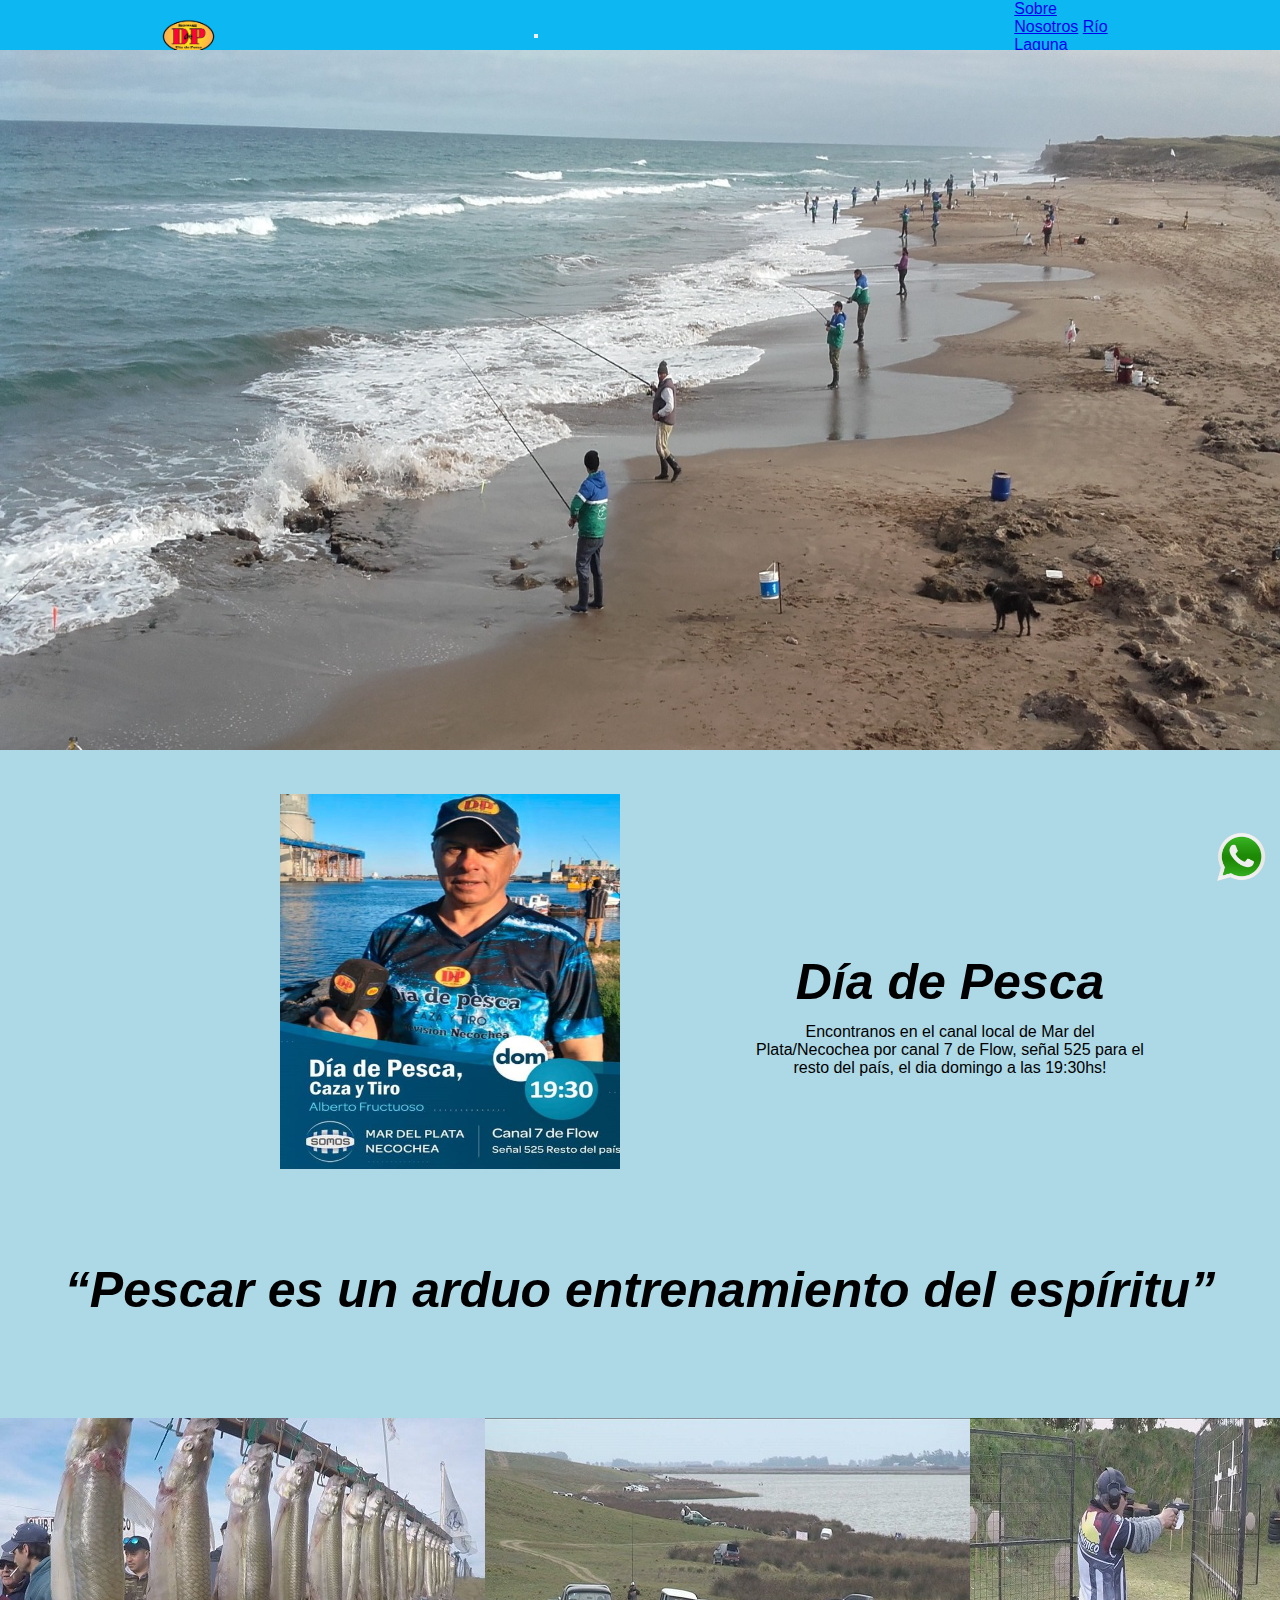
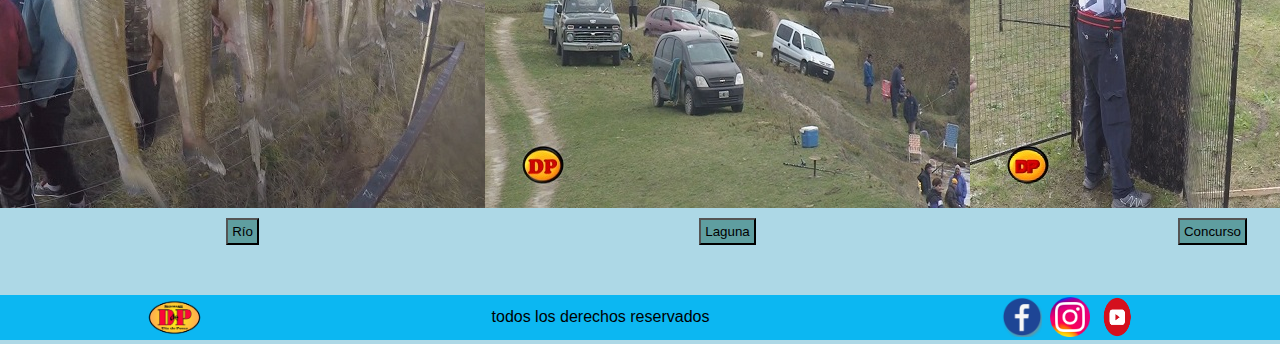
==== commit d507dca1: "main" ====
--- a/index.html
+++ b/index.html
@@ -18,7 +18,7 @@
   <link href="https://cdn.jsdelivr.net/npm/bootstrap@5.3.0-alpha3/dist/css/bootstrap.min.css" rel="stylesheet" integrity="sha384-KK94CHFLLe+nY2dmCWGMq91rCGa5gtU4mk92HdvYe+M/SXH301p5ILy+dN9+nJOZ" crossorigin="anonymous">
 
   <!-- css main-->
-  <link rel="stylesheet" href="./css/estilos.css">
+  <link rel="stylesheet" href="/css/estilos.css">
 
 </head>
 
@@ -26,17 +26,16 @@
   <header class="header">
     <nav class="navbar navbar-expand-lg bg-body-tertiary">
       <div class="container-fluid">
-        <a class="logoContainer" href="./index.html"><img src="./img/logo_dia_de_pesca-removebg-preview.png" class="logo"></a>
+        <a class="logoContainer" href="index.html"><img src="./img/logo_dia_de_pesca-removebg-preview.png" class="logo"></a>
         <button class="navbar-toggler" type="button" data-bs-toggle="collapse" data-bs-target="#navbarNavAltMarkup" aria-controls="navbarNavAltMarkup" aria-expanded="false" aria-label="Toggle navigation">
           <span class="navbar-toggler-icon"></span>
         </button>
         <div class="collapse navbar-collapse" id="navbarNavAltMarkup">
           <div class="navbar-nav">
-            <a class="nav-link active" aria-current="page" href="SobreNosotros.html">Sobre Nosotros</a>
-            <a class="nav-link" href="Río.html">Río</a>
-            <a class="nav-link" href="Laguna.html">Laguna</a>
-            <a class="nav-link" href="#">Mosca</a>
-            <a class="nav-link disable" href="Contacto.html">Contacto</a>
+            <a class="nav-link active" aria-current="page" href="/pages/SobreNosotros.html">Sobre Nosotros</a>
+            <a class="nav-link" href="/pages/Río.html">Río</a>
+            <a class="nav-link" href="/pages/Laguna.html">Laguna</a>
+            <a class="nav-link disable" href="/pages/Contacto.html">Contacto</a>
           </div>
         </div>
       </div>
--- a/css/estilos.css
+++ b/css/estilos.css
@@ -1,39 +1,62 @@
+*{
+  margin: 0;
+  padding: 0;
+  box-sizing: border-box;
+  font-family: Arial, Helvetica, sans-serif;
+
+}
+
+header {
+  background-color:#0cb7f2;
+  height: 50px;
+}
+
+
+.bg-body-tertiary {
+  --bs-bg-opacity: 1;
+  background-color: #0cb7f2 !important;
+}
+
+.container-fluid {
+  display: flex;
+  width: 100%;
+  justify-content: space-around;
+  align-items: center;
+  height: 100%;    
+}
+
+.navbar-nav{
+  color:black;
+  text-align: left;
+  margin-inline: 7px;
+  margin-left: 60%;
+}
+
+.logoContainer{
+  height: 45px;
+  width: 65px;
+}
+
+.logo{
+  height: 100%;
+  width: 100%;
+}
+
 .banner {
   height: 700px;
   width: 100%;
 }
 
-.sectionClass {
+
+.sectionClass{
   margin-top: 40px;
   display: flex;
   justify-content: space-around;
   flex-direction: column;
-}
-
-.seClass {
-  margin-top: 60px;
-  display: flex;
-  justify-content: space-around;
-}
-
-.seCont {
-  display: flex;
-  flex-direction: column;
-  align-items: center;
-  justify-content: space-between;
-  width: fit-content;
-  height: fit-content;
-}
-
-.tipo {
-  padding: 4px;
-  margin-top: 10px;
-  background-color: cadetblue;
-  color: black;
-  font-family: "Franklin Gothic Medium", "Arial Narrow", Arial, sans-serif;
-}
-
-h1 {
+
+}
+
+h1{
   padding: 3%;
   text-align: center;
   font-size: 50px;
@@ -41,41 +64,127 @@
   font-style: italic;
 }
 
+.txContainer{
+  width: 400px;
+  text-align: center;
+}
+
+.aCentral{
+  display:flex;
+  align-items: center;
+  justify-content: space-evenly;
+  padding-left: 150px;
+
+}
+
 .imagen {
   height: 375px;
   width: 340px;
 }
 
-* {
-  margin: 0;
-  padding: 0;
-  box-sizing: border-box;
-  font-family: Arial, Helvetica, sans-serif;
+.sticky{
+  height: 50px;
+  width: 50px;
+  position: sticky;
+  left: 95%;
+  bottom: 2%;
 }
 
 body {
   background-color: lightblue;
 }
 
-@keyframes fadeIn
-  0%
-    opacity: 0
-    transform: translateY(-50px)
-  100%
-    opacity: 1
-    transform: translateY(0)
-
-.fadeIn
-  animation: fadeIn 1s ease-in-out;
+footer{
+  display: flex;
+  justify-content: space-around;
+  align-items: center;
+  background-color:#0cb7f2;
+  height: 100%;
+}
+
+footer ul li{
+  list-style: none;
+}
+
+.redes{
+  display: flex;
+}
+
+.redes li{
+  margin-left: 8px;
+}
+
+.logoRedes{
+  height: 40px;
+  width: 40px;
+}
+
+.seClass{
+  margin-top: 60px;
+  display: flex;
+  justify-content: space-around;
+}
+
+.seCont{
+  display: flex;
+  flex-direction: column;
+  align-items: center;
+  justify-content: space-between;
+  width: fit-content;
+  height: fit-content;
+
+}
+
+
+.tipo{
+  padding: 4px;
+  margin-top: 10px;
+  background-color: cadetblue;
+  color: black;
+  font-family: 'Franklin Gothic Medium', 'Arial Narrow', Arial, sans-serif;
+}
+
+form {
+  width: 450px;
+  margin: auto;
+  background: rgba(0, 0, 0.4, 0.4);
+  padding: 10px 20px;
+  box-sizing: border-box;
+  margin margin-top: 20px;
+
+}
+ 
+input, textarea {
+  width: 100%;
+  margin-bottom: 30px;
+  padding: 7px;
+  box-sizing: border-box;
+  font-size: 19px;
+}
+
+textarea {
+  min-height: 100px;
+  max-height: 200px;
+  max-width: 100%;
+}
+
+
+@media (max-width:480px) {
+  form{
+      width: 100%;
+  }
+}
+
 .galery-container {
   display: grid;
   grid-template-columns: repeat(2, 1fr);
   grid-auto-rows: 100px;
   padding: 20px;
-  grid-gap: 10px;
-}
-
-.item {
+  grid-gap:10px;
+
+}
+
+.item{
   position: relative;
 }
 
@@ -102,86 +211,15 @@
   grid-column-start: span 2;
 }
 
-@media (min-widt: 700px) {
-  .galery_container {
-    grid-template-columns: repeat(5, 1fr);
-    width: 30%;
-    margin: auto;
-  }
-  .item:nth-child(3) {
-    grid-column-start: span 2;
-    grid-row-start: span 2;
-  }
-}
-form {
-  width: 450px;
-  margin: auto;
-  background: rgba(0, 0, 0, 0.4);
-  padding: 10px 20px;
-  box-sizing: border-box;
-}
-
-input, textarea {
-  width: 100%;
-  margin-bottom: 30px;
-  padding: 7px;
-  box-sizing: border-box;
-  font-size: 19px;
-}
-
-textarea {
-  min-height: 100px;
-  max-height: 200px;
-  max-width: 100%;
-}
-
-@media (max-width: 480px) {
-  form {
-    width: 100%;
-  }
-}
-* {
-  margin: 0;
-  padding: 0;
-  box-sizing: border-box;
-  font-family: Arial, Helvetica, sans-serif;
-}
-
-body {
-  background-color: lightblue;
-}
-
-footer {
-  display: flex;
-  justify-content: space-around;
-  align-items: center;
-  background-color: #0cb7f2;
-  height: 100%;
-}
-
-footer ul li {
-  list-style: none;
-}
-
-.redes {
-  display: flex;
-}
-
-.redes li {
-  margin-left: 8px;
-}
-
-.logoRedes {
-  height: 40px;
-  width: 40px;
-}
-
-.sticky {
-  height: 50px;
-  width: 50px;
-  position: sticky;
-  left: 95%;
-  bottom: 2%;
-}
-
-/*# sourceMappingURL=estilos.css.map */
+@media (min-widt:700px) {
+.galery_container
+grid-template-columns: repeat(5 ,1fr);
+width: 30%;
+margin: auto;
+}
+  .item:nth-child(3)
+      grid-column-start: span 2;
+      grid-row-start: span 2;
+}
+
+
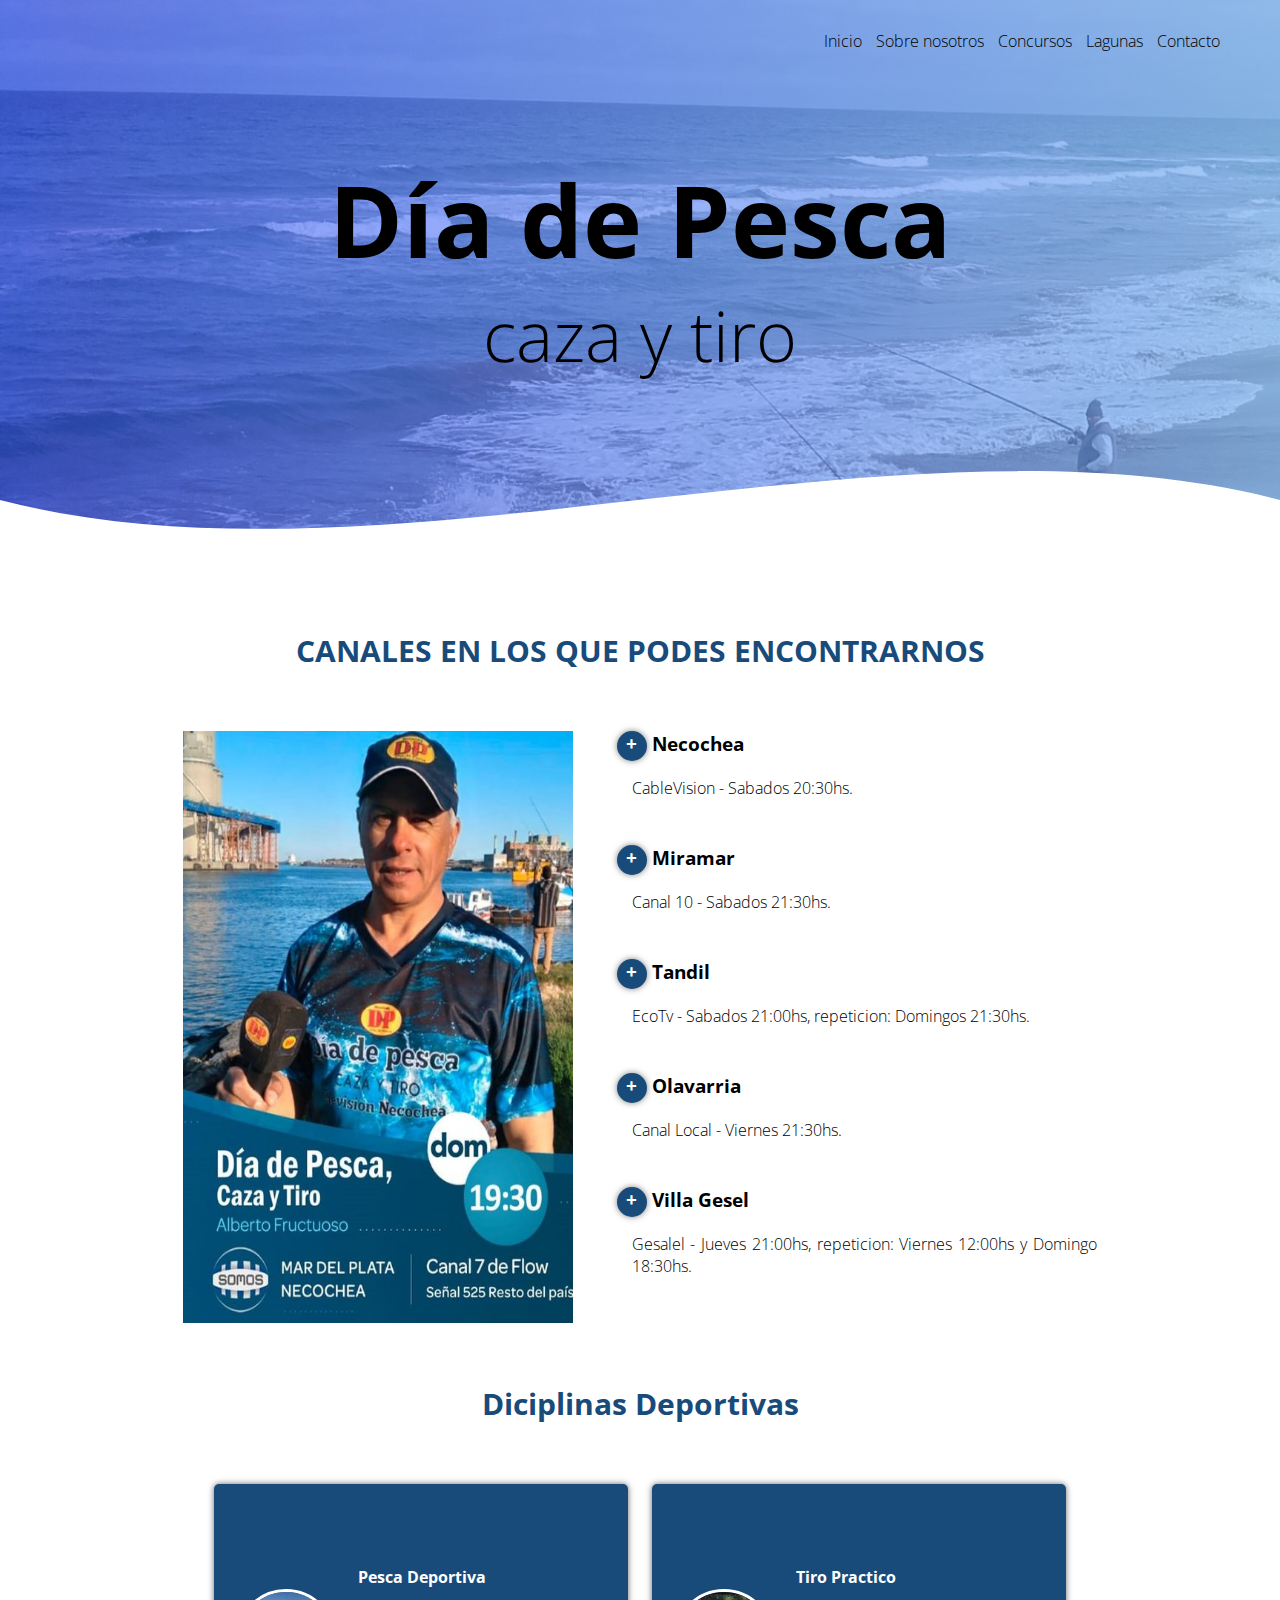
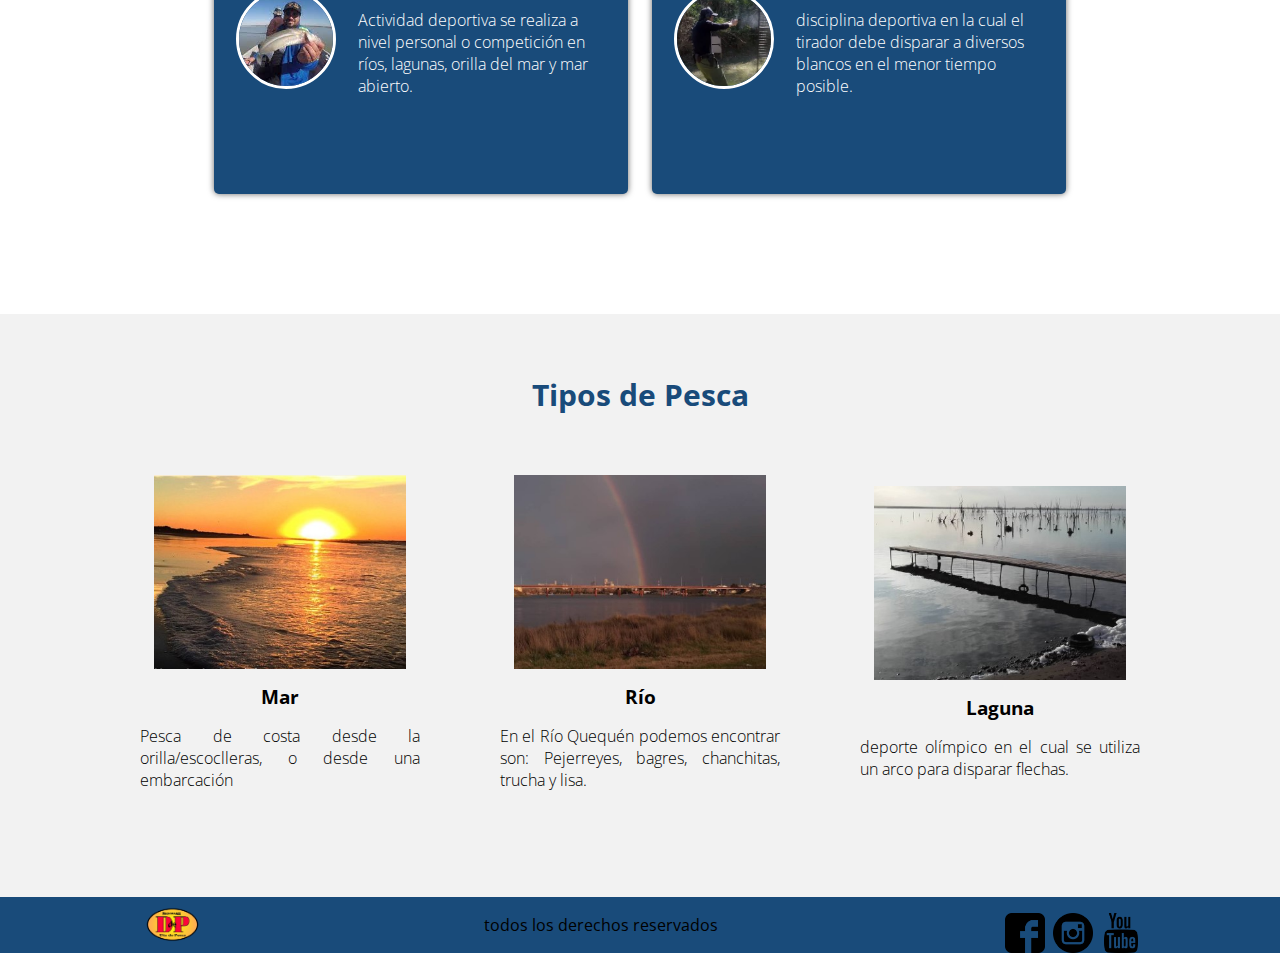
==== commit d958a772: "main" ====
--- a/index.html
+++ b/index.html
@@ -1,97 +1,119 @@
 <!DOCTYPE html>
-<html lang="en">
+<html lang="es">
+
 <head>
-  <meta charset="UTF-8">
-  <meta http-equiv="X-UA-Compatible" content="IE=edge">
-  <meta name="viewport" content="width=device-width, initial-scale=1.0">
-  <title>DIA DE PESCA</title>
 
-  <!-- meta description -->
-  <meta name="description" content="Página web sobre pesca">
+    <meta charset="UTF-8">
+    <meta name="viewport" content="width=device-width, initial-scale=1.0">
+    <meta http-equiv="X-UA-Compatible" content="ie=edge">
+    <title>Día de Pesca</title>
+    <link rel="shortcut icon" href="/img/logo_dia_de_pesca-removebg-preview.png" type="image/x-icon">
+ 
+    <link href="https://fonts.googleapis.com/css?family=Open+Sans:300,400,700,800&display=swap" rel="stylesheet"> 
 
-  <!-- google fonts-->
-  <link rel="preconnect" href="https://fonts.googleapis.com">
-  <link rel="preconnect" href="https://fonts.gstatic.com" crossorigin>
-  <link href="https://fonts.googleapis.com/css2?family=Roboto+Mono&display=swap" rel="stylesheet">
+    <!--boostrap--> 
+    <link href="https://cdn.jsdelivr.net/npm/bootstrap@5.3.0-alpha3/dist/css/bootstrap.min.css" rel="stylesheet" integrity="sha384-KK94CHFLLe+nY2dmCWGMq91rCGa5gtU4mk92HdvYe+M/SXH301p5ILy+dN9+nJOZ" crossorigin="anonymous">
 
-  <!--boostrap--> 
-  <link href="https://cdn.jsdelivr.net/npm/bootstrap@5.3.0-alpha3/dist/css/bootstrap.min.css" rel="stylesheet" integrity="sha384-KK94CHFLLe+nY2dmCWGMq91rCGa5gtU4mk92HdvYe+M/SXH301p5ILy+dN9+nJOZ" crossorigin="anonymous">
-
-  <!-- css main-->
-  <link rel="stylesheet" href="/css/estilos.css">
+    <!-- css main-->
+    <link rel="stylesheet" href="/css/estilos.css">
 
 </head>
 
 <body>
-  <header class="header">
-    <nav class="navbar navbar-expand-lg bg-body-tertiary">
-      <div class="container-fluid">
-        <a class="logoContainer" href="index.html"><img src="./img/logo_dia_de_pesca-removebg-preview.png" class="logo"></a>
-        <button class="navbar-toggler" type="button" data-bs-toggle="collapse" data-bs-target="#navbarNavAltMarkup" aria-controls="navbarNavAltMarkup" aria-expanded="false" aria-label="Toggle navigation">
-          <span class="navbar-toggler-icon"></span>
-        </button>
-        <div class="collapse navbar-collapse" id="navbarNavAltMarkup">
-          <div class="navbar-nav">
-            <a class="nav-link active" aria-current="page" href="/pages/SobreNosotros.html">Sobre Nosotros</a>
-            <a class="nav-link" href="/pages/Río.html">Río</a>
-            <a class="nav-link" href="/pages/Laguna.html">Laguna</a>
-            <a class="nav-link disable" href="/pages/Contacto.html">Contacto</a>
-          </div>
-        </div>
-      </div>
-    </nav>
-  </header>
+    <header>
+        <nav>
+            <a href="index.html">Inicio</a>
+            <a href="/pages/SobreNosotros.html">Sobre nosotros</a>
+            <a href="/pages/Concursos.html">Concursos</a>
+            <a href="/pages/Lagunas.html">Lagunas</a>
+            <a href="/pages/Contacto.html">Contacto</a>
+        </nav>
+        <section class="textos-header">
+            <h1>Día de Pesca</h1>
+            <h2>caza y tiro</h2>
+        </section>
+        <div class="wave" style="height: 150px; overflow: hidden;"><svg viewBox="0 0 500 150" preserveAspectRatio="none"
+                style="height: 100%; width: 100%;">
+                <path d="M0.00,49.98 C150.00,150.00 349.20,-50.00 500.00,49.98 L500.00,150.00 L0.00,150.00 Z"
+                    style="stroke: none; fill: #fff;"></path>
+            </svg></div>
+    </header>
+    <main>
+        <section class="contenedor sobre-nosotros">
+            <h2 class="titulo">CANALES EN LOS QUE PODES ENCONTRARNOS</h2>
+            <div class="contenedor-sobre-nosotros">
+                <img src="img/SOMOS.jpg" alt="" class="imagen-about-us">
+                <div class="contenido-textos">
+                    <h3><span>+</span>Necochea</h3>
+                    <p>CableVision - Sabados 20:30hs.</p>
+                    <h3><span>+</span>Miramar</h3>
+                    <p>Canal 10 - Sabados 21:30hs.</p>
+                    <h3><span>+</span>Tandil</h3>
+                    <p>EcoTv - Sabados 21:00hs, repeticion: Domingos 21:30hs.</p>
+                    <h3><span>+</span>Olavarria</h3>
+                    <p>Canal Local - Viernes 21:30hs.</p>
+                    <h3><span>+</span>Villa Gesel</h3>
+                    <p>Gesalel - Jueves 21:00hs, repeticion: Viernes 12:00hs y Domingo 18:30hs.</p>
 
-  <main> 
-    <div> <img src="./img/costa.jpg" class="banner"> </div>
-      <section class="sectionClass">
-        <article class="aCentral">
-          <div><img src="./img/SOMOS.jpg" class="imagen"></div>
-          <div class="txContainer">
-            <h1>Día de Pesca</h1>
-            <p>Encontranos en el canal local de Mar del Plata/Necochea por canal 7 de Flow, señal 525 para el resto del país, el dia domingo a las 19:30hs!</p>
-          </div>
-        </article>
+                </div>
+            </div>
+    
+            <section class="clientes contenedor">
+              <h2 class="titulo">Diciplinas Deportivas</h2>
+              <div class="cards">
+                  <div class="card">
+                      <img src="img/pecado1.jpg" alt="">
+                      <div class="contenido-texto-card">
+                          <h4>Pesca Deportiva</h4>
+                          <p>Actividad deportiva se realiza a nivel personal o competición en ríos, lagunas, orilla del mar y mar abierto.</p>
+                      </div>
+                  </div>
+                  <div class="card">
+                      <img src="img/tiro2.jpg" alt="">
+                      <div class="contenido-texto-card">
+                          <h4>Tiro Practico</h4>
+                          <p>disciplina deportiva en la cual el tirador debe disparar a diversos blancos en el menor tiempo posible.</p>
+                      </div>
+                  </div>
+  
+          </section>
       </section>
-
-      <section>
-        <h1>
-          <p>“Pescar es un arduo entrenamiento del espíritu”</p>
-        </h1>
-      </section>
-
-      <section>
-        <article class="seClass">
-          <div class="seCont">
-            <img class="se" src="./img/ganchera.jpg">
-            <button class="tipo">Río</button>
-          </div>
-          <div class="seCont">
-            <img class="se" src="./img/laguna.jpg">
-            <button class="tipo">Laguna</button>
-          </div>
-          <div class="seCont">
-            <img class="se" src="./img/tiro.jpg">
-            <button class="tipo">Concurso</button>
-          </div>
-        </article>
-      </section>
-  </main>
-
-  <!-- boton wpp -->
-  <div class="sticky"><img class="logo" src="./img/wpp.png" alt="wpp logo"></div>
+        <section class="about-services">
+            <div class="contenedor">
+                <h2 class="titulo">Tipos de Pesca</h2>
+                <div class="servicio-cont">
+                    <div class="servicio-ind">
+                        <img src="img/cost.jpg" alt="">
+                        <h3>Mar</h3>
+                        <p>Pesca de costa desde la orilla/escoclleras, o desde una embarcación</p>
+                    </div>
+                    <div class="servicio-ind">
+                        <img src="img/rio.jpg" alt="">
+                        <h3>Río</h3>
+                        <p>En el Río Quequén podemos encontrar son: Pejerreyes, bagres, chanchitas, trucha y lisa.</p>
+                    </div>
+                    <div class="servicio-ind">
+                        <img src="img/lag.jpg" alt="">
+                        <h3>Laguna</h3>
+                        <p>deporte olímpico en el cual se utiliza un arco para disparar flechas.</p>
+                    </div>
+                </div>
+            </div>
+        </section>
+      </main>
 
   <footer>
-    <div class="logoContainer"><a href="index.html"><img src="./img/logo_dia_de_pesca-removebg-preview.png" class="logo"></a></div>
+     <div class="logoContainer"><a href="index.html"><img src="./img/logo_dia_de_pesca-removebg-preview.png" class="logo"></a></div>
     <p>todos los derechos reservados</p>
     <ul class="redes">
       <li class="logoRedes"><a href="https://www.facebook.com/diadepescacazaytiro" target="_blank"><img class="logo" src="./img/facebook.png" alt="Facebook"></a></li>
       <li class="logoRedes"><a href="https://www.instagram.com/diadepescatv/" target="_blank"><img class="logo" src="./img/instagram.png" alt="Instagram"></a></li>
       <li class="logoRedes"><a href="https://www.youtube.com/@diadepescacazaytiro682" target="_blank"><img class="logo" src="./img/youtube.png" alt="Youtube"></a></li>
     </ul>
-  </footer>
+   </footer>
 
-  <!--boostrap--> 
-  <script src="https://cdn.jsdelivr.net/npm/bootstrap@5.3.0-alpha3/dist/js/bootstrap.bundle.min.js" integrity="sha384-ENjdO4Dr2bkBIFxQpeoTz1HIcje39Wm4jDKdf19U8gI4ddQ3GYNS7NTKfAdVQSZe" crossorigin="anonymous"></script>
+<!--boostrap--> 
+<script src="https://cdn.jsdelivr.net/npm/bootstrap@5.3.0-alpha3/dist/js/bootstrap.bundle.min.js" integrity="sha384-ENjdO4Dr2bkBIFxQpeoTz1HIcje39Wm4jDKdf19U8gI4ddQ3GYNS7NTKfAdVQSZe" crossorigin="anonymous"></script>
 </body>
+
 </html>--- a/css/estilos.css
+++ b/css/estilos.css
@@ -1,225 +1,378 @@
-*{
+* {
   margin: 0;
   padding: 0;
   box-sizing: border-box;
-  font-family: Arial, Helvetica, sans-serif;
-
-}
-
+}
+
+body {
+  font-family: "open sans";
+}
+
+.contenedor {
+  padding: 60px 0;
+  width: 90%;
+  max-width: 1000px;
+  margin: auto;
+  overflow: hidden;
+}
+
+.titulo {
+  color: #194b7a;
+  font-size: 30px;
+  text-align: center;
+  margin-bottom: 60px;
+}
+
+/* Header */
 header {
-  background-color:#0cb7f2;
-  height: 50px;
-}
-
-
-.bg-body-tertiary {
-  --bs-bg-opacity: 1;
-  background-color: #0cb7f2 !important;
-}
-
-.container-fluid {
-  display: flex;
-  width: 100%;
+  width: 100%;
+  height: 600px;
+  background: #194b7a;
+  background: -webkit-linear-gradient(to right, hsla(234, 95%, 50%, 0.459), hsla(212, 80%, 70%, 0.664)), url(../img/portada.jpg);
+  background: linear-gradient(to right, hsla(234, 95%, 50%, 0.459), hsla(212, 81%, 70%, 0.664)), url(../img/portada.jpg);
+  background-size: cover;
+  background-attachment: fixed;
+  position: relative;
+}
+
+nav {
+  text-align: right;
+  padding: 30px 50px 0 0;
+}
+
+nav > a {
+  color: #000000;
+  font-weight: 300;
+  text-decoration: none;
+  margin-right: 10px;
+}
+
+nav > a:hover {
+  text-decoration: underline;
+}
+
+header .textos-header {
+  display: flex;
+  height: 430px;
+  width: 100%;
+  align-items: center;
+  justify-content: center;
+  flex-direction: column;
+  text-align: center;
+}
+
+.textos-header h1 {
+  font-size: 100px;
+  color: black;
+}
+
+.textos-header h2 {
+  font-size: 70px;
+  font-weight: 300;
+  color: black;
+}
+
+.wave {
+  position: absolute;
+  bottom: 0;
+  width: 100%;
+}
+
+/* About us */
+main .sobre-nosotros {
+  padding: 30px 0 60px 0;
+}
+
+.contenedor-sobre-nosotros {
+  display: flex;
+  justify-content: space-evenly;
+}
+
+.imagen-about-us {
+  width: 39%;
+}
+
+.sobre-nosotros .contenido-textos {
+  width: 48%;
+}
+
+.contenido-textos h3 {
+  margin-bottom: 15px;
+}
+
+.contenido-textos h3 span {
+  background: #194b7a;
+  color: #fff;
+  border-radius: 50%;
+  display: inline-table;
+  text-align: center;
+  width: 30px;
+  height: 30px;
+  padding: 0px;
+  box-shadow: 0 0 6px 0 rgba(0, 0, 0, 0.5);
+  margin-right: 5px;
+}
+
+.contenido-textos p {
+  padding: 0px 0px 30px 15px;
+  font-weight: 300;
+  text-align: justify;
+}
+
+/* Galeria */
+.portafolio {
+  background: #194b7a;
+}
+
+.galeria-port {
+  display: flex;
+  justify-content: space-evenly;
+  flex-wrap: wrap;
+}
+
+.imagen-port {
+  width: 24%;
+  margin-bottom: 10px;
+  overflow: hidden;
+  position: relative;
+  cursor: pointer;
+  box-shadow: 0 0 6px 0 rgba(0, 0, 0, 0.5);
+}
+
+.imagen-port > img {
+  width: 100%;
+  height: 100%;
+  object-fit: cover;
+  display: block;
+}
+
+.hover-galeria {
+  position: absolute;
+  width: 100%;
+  height: 100%;
+  top: 0;
+  transform: scale(0);
+  background: #194b7a;
+  transition: transform 0.5s;
+  display: flex;
+  justify-content: center;
+  align-items: center;
+  flex-direction: column;
+}
+
+.hover-galeria img {
+  width: 50px;
+}
+
+.hover-galeria p {
+  color: #fff;
+}
+
+.imagen-port:hover .hover-galeria {
+  transform: scale(1);
+}
+
+/* Clients */
+.cards {
+  display: flex;
+  justify-content: space-evenly;
+}
+
+.cards .card {
+  background: #194b7a;
+  display: flex;
+  width: 46%;
+  height: 310px;
+  align-items: center;
+  justify-content: space-evenly;
+  border-radius: 5px;
+  box-shadow: 0 0 6px 0 rgba(0, 0, 0, 0.6);
+}
+
+.cards .card img {
+  width: 100px;
+  height: 100px;
+  object-fit: cover;
+  border: 3px solid #fff;
+  border-radius: 50%;
+  display: block;
+}
+
+.cards .card > .contenido-texto-card {
+  width: 60%;
+  color: #fff;
+}
+
+.cards .card > .contenido-texto-card p {
+  font-weight: 300;
+  padding-top: 5px;
+}
+
+/*  Our team */
+.about-services {
+  background: #f2f2f2;
+  padding-bottom: 30px;
+}
+
+.servicio-cont {
+  display: flex;
+  justify-content: space-between;
+  align-items: center;
+}
+
+.servicio-ind {
+  width: 28%;
+  text-align: center;
+}
+
+.servicio-ind img {
+  width: 90%;
+}
+
+.servicio-ind h3 {
+  margin: 10px 0;
+}
+
+.servicio-ind p {
+  font-weight: 300;
+  text-align: justify;
+}
+
+@media screen and (max-width: 900px) {
+  header {
+    background-position: center;
+  }
+  .contenedor-sobre-nosotros {
+    flex-direction: column;
+    justify-content: center;
+    align-items: center;
+  }
+  .sobre-nosotros .contenido-textos {
+    width: 90%;
+  }
+  .imagen-about-us {
+    width: 90%;
+  }
+  /* Galeria */
+  .imagen-port {
+    width: 44%;
+  }
+  /* Clientes */
+  .cards {
+    flex-direction: column;
+    justify-content: center;
+    align-items: center;
+  }
+  .cards .card {
+    width: 90%;
+  }
+  .cards .card:first-child {
+    margin-bottom: 30px;
+  }
+  /* servicios */
+  .servicio-cont {
+    justify-content: center;
+    flex-direction: column;
+  }
+  .servicio-ind {
+    width: 100%;
+    text-align: center;
+  }
+  .servicio-ind:nth-child(1), .servicio-ind:nth-child(2) {
+    margin-bottom: 60px;
+  }
+  .servicio-ind img {
+    width: 90%;
+  }
+}
+@media screen and (max-width: 500px) {
+  nav {
+    text-align: center;
+    padding: 30px 0 0 0;
+  }
+  nav > a {
+    margin-right: 5px;
+  }
+  .textos-header h1 {
+    font-size: 35px;
+  }
+  .textos-header h2 {
+    font-size: 20px;
+  }
+  /* ABOUT US */
+  .imagen-about-us {
+    margin-bottom: 60px;
+    width: 99%;
+  }
+  .sobre-nosotros .contenido-textos {
+    width: 95%;
+  }
+  /* Galeria */
+  .imagen-port {
+    width: 95%;
+  }
+  /* Clients */
+  .cards .card {
+    height: 450px;
+    display: flex;
+    flex-direction: column;
+    align-items: center;
+  }
+  .cards .card img {
+    width: 90px;
+    height: 90px;
+  }
+}
+footer {
+  display: flex;
   justify-content: space-around;
   align-items: center;
-  height: 100%;    
-}
-
-.navbar-nav{
-  color:black;
-  text-align: left;
-  margin-inline: 7px;
-  margin-left: 60%;
-}
-
-.logoContainer{
+  background-color: #194b7a;
+  height: 100%;
+}
+
+footer ul li {
+  list-style: none;
+}
+
+.redes {
+  display: flex;
+}
+
+.redes li {
+  margin-left: 8px;
+  margin-top: 1rem;
+}
+
+.logoRedes {
+  height: 40px;
+  width: 40px;
+}
+
+.logoContainer {
   height: 45px;
   width: 65px;
 }
 
-.logo{
+.logo {
   height: 100%;
   width: 100%;
 }
 
-.banner {
-  height: 700px;
-  width: 100%;
-}
-
-
-.sectionClass{
-  margin-top: 40px;
-  display: flex;
-  justify-content: space-around;
-  flex-direction: column;
-
-}
-
-h1{
-  padding: 3%;
-  text-align: center;
-  font-size: 50px;
-  margin-top: 50px;
-  font-style: italic;
-}
-
-.txContainer{
-  width: 400px;
-  text-align: center;
-}
-
-.aCentral{
-  display:flex;
-  align-items: center;
-  justify-content: space-evenly;
-  padding-left: 150px;
-
-}
-
-.imagen {
-  height: 375px;
-  width: 340px;
-}
-
-.sticky{
-  height: 50px;
-  width: 50px;
-  position: sticky;
-  left: 95%;
-  bottom: 2%;
-}
-
-body {
-  background-color: lightblue;
-}
-
-footer{
-  display: flex;
-  justify-content: space-around;
-  align-items: center;
-  background-color:#0cb7f2;
-  height: 100%;
-}
-
-footer ul li{
-  list-style: none;
-}
-
-.redes{
-  display: flex;
-}
-
-.redes li{
-  margin-left: 8px;
-}
-
-.logoRedes{
-  height: 40px;
-  width: 40px;
-}
-
-.seClass{
-  margin-top: 60px;
-  display: flex;
-  justify-content: space-around;
-}
-
-.seCont{
-  display: flex;
-  flex-direction: column;
-  align-items: center;
-  justify-content: space-between;
-  width: fit-content;
-  height: fit-content;
-
-}
-
-
-.tipo{
-  padding: 4px;
-  margin-top: 10px;
-  background-color: cadetblue;
-  color: black;
-  font-family: 'Franklin Gothic Medium', 'Arial Narrow', Arial, sans-serif;
-}
-
-form {
-  width: 450px;
-  margin: auto;
-  background: rgba(0, 0, 0.4, 0.4);
-  padding: 10px 20px;
-  box-sizing: border-box;
-  margin margin-top: 20px;
-
-}
- 
-input, textarea {
-  width: 100%;
-  margin-bottom: 30px;
-  padding: 7px;
-  box-sizing: border-box;
-  font-size: 19px;
-}
-
-textarea {
-  min-height: 100px;
-  max-height: 200px;
-  max-width: 100%;
-}
-
-
-@media (max-width:480px) {
-  form{
-      width: 100%;
-  }
-}
-
-.galery-container {
-  display: grid;
-  grid-template-columns: repeat(2, 1fr);
-  grid-auto-rows: 100px;
-  padding: 20px;
-  grid-gap:10px;
-
-}
-
-.item{
-  position: relative;
-}
-
-.img {
-  width: 100%;
-  height: 100%;
-  object-fit: cover;
-}
-
-.title {
-  position: absolute;
-  bottom: 0;
-  color: antiquewhite;
-  background: none;
-  width: 100%;
-  margin: 0;
-}
-
-.item:nth-child(4) {
-  grid-column-start: span 2;
-}
-
-.item:nth-child(5) {
-  grid-column-start: span 2;
-}
-
-@media (min-widt:700px) {
-.galery_container
-grid-template-columns: repeat(5 ,1fr);
-width: 30%;
-margin: auto;
-}
-  .item:nth-child(3)
-      grid-column-start: span 2;
-      grid-row-start: span 2;
-}
-
-
+p {
+  margin-top: 1rem;
+  margin-bottom: 1rem;
+}
+
+.imggal {
+  height: 95%;
+  width: 100%;
+  margin-top: 2px;
+  margin-right: 0px;
+  margin-left: 0px;
+  /* transition: all 1s; */
+  transition: all 1s;
+  border-radius: 40px;
+}
+
+/*# sourceMappingURL=estilos.css.map */
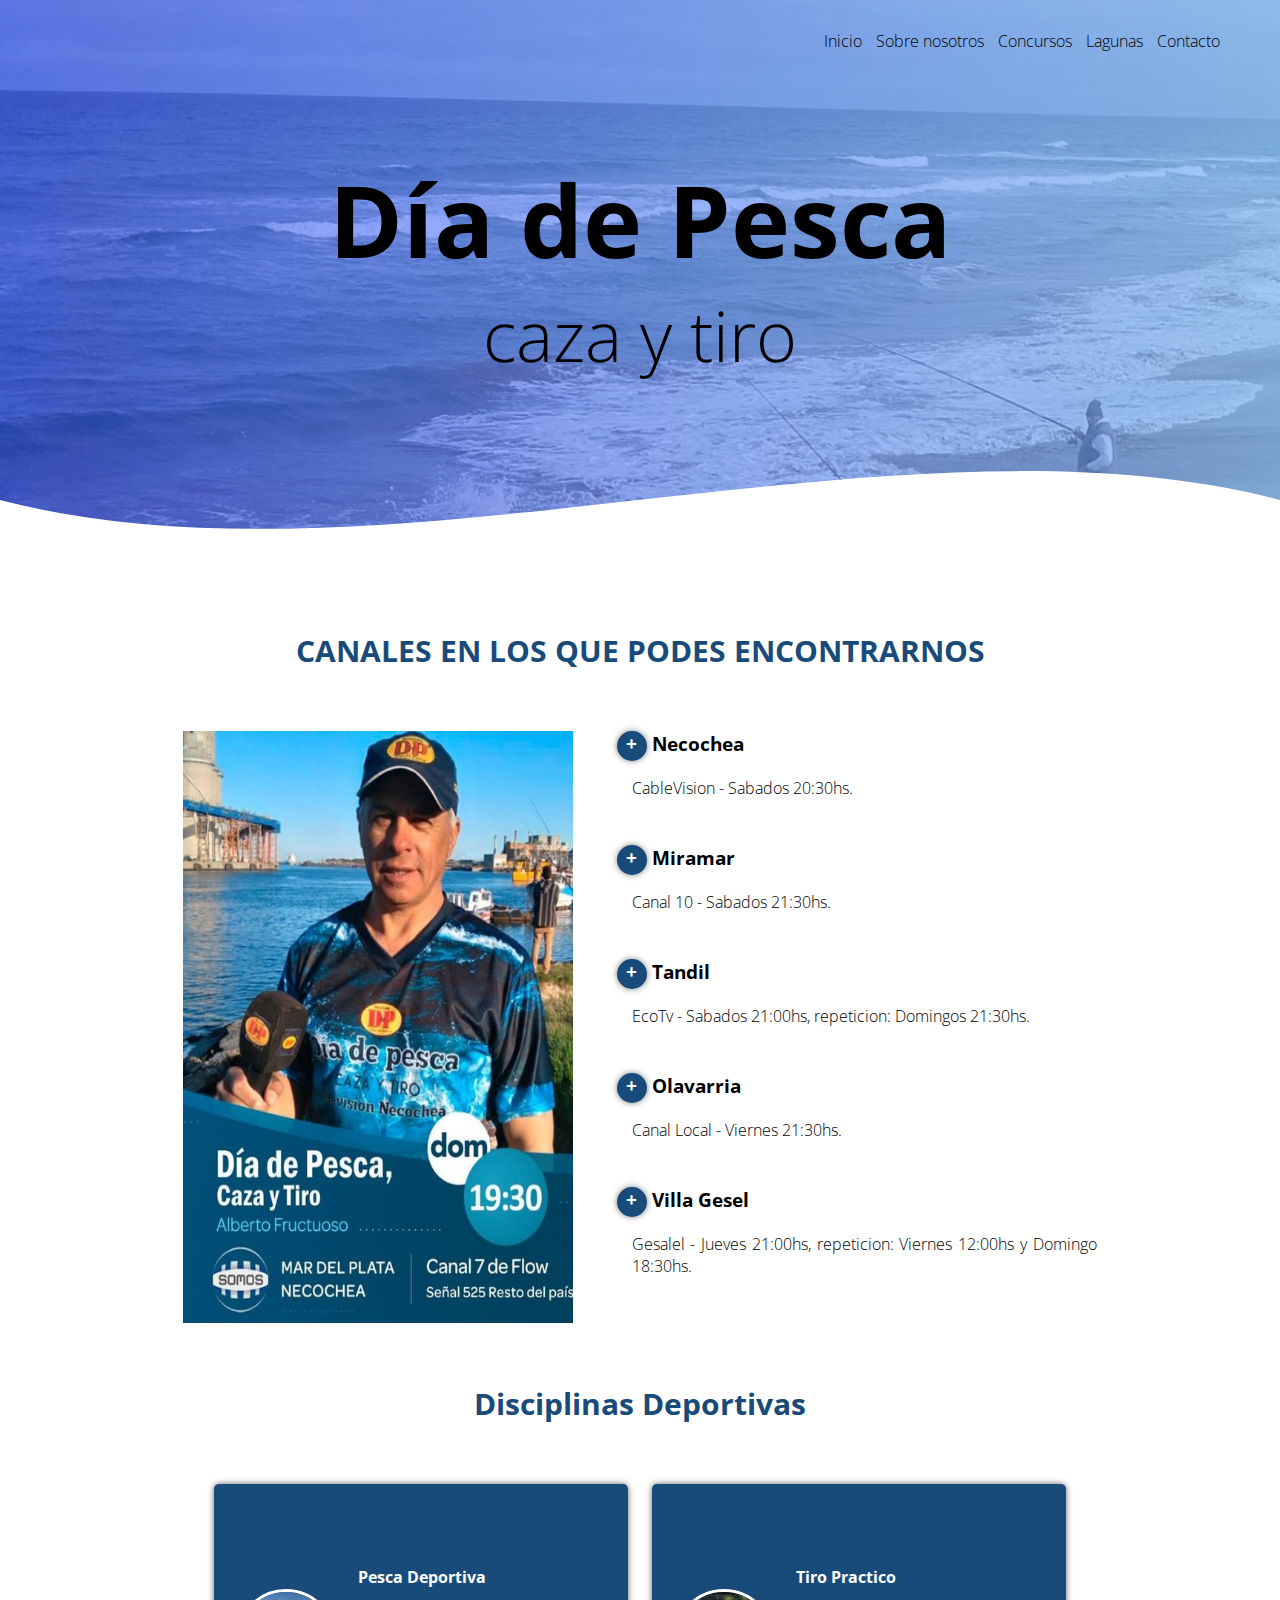
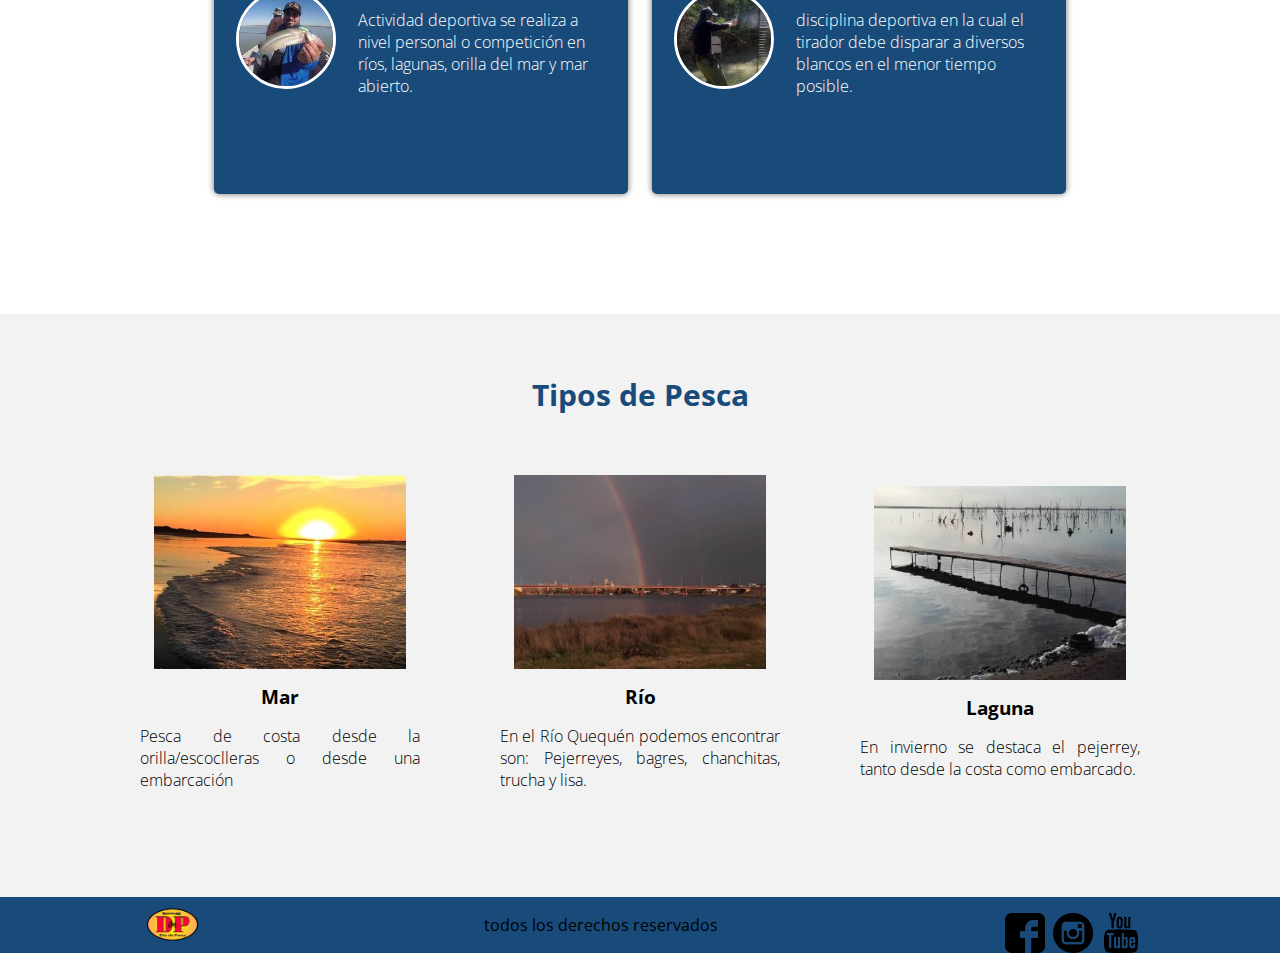
==== commit 022a38d6: "main" ====
--- a/index.html
+++ b/index.html
@@ -59,7 +59,7 @@
             </div>
     
             <section class="clientes contenedor">
-              <h2 class="titulo">Diciplinas Deportivas</h2>
+              <h2 class="titulo">Disciplinas Deportivas</h2>
               <div class="cards">
                   <div class="card">
                       <img src="img/pecado1.jpg" alt="">
@@ -85,7 +85,7 @@
                     <div class="servicio-ind">
                         <img src="img/cost.jpg" alt="">
                         <h3>Mar</h3>
-                        <p>Pesca de costa desde la orilla/escoclleras, o desde una embarcación</p>
+                        <p>Pesca de costa desde la orilla/escoclleras o desde una embarcación</p>
                     </div>
                     <div class="servicio-ind">
                         <img src="img/rio.jpg" alt="">
@@ -95,7 +95,7 @@
                     <div class="servicio-ind">
                         <img src="img/lag.jpg" alt="">
                         <h3>Laguna</h3>
-                        <p>deporte olímpico en el cual se utiliza un arco para disparar flechas.</p>
+                        <p>En invierno se destaca el pejerrey, tanto desde la costa como embarcado. </p>
                     </div>
                 </div>
             </div>
